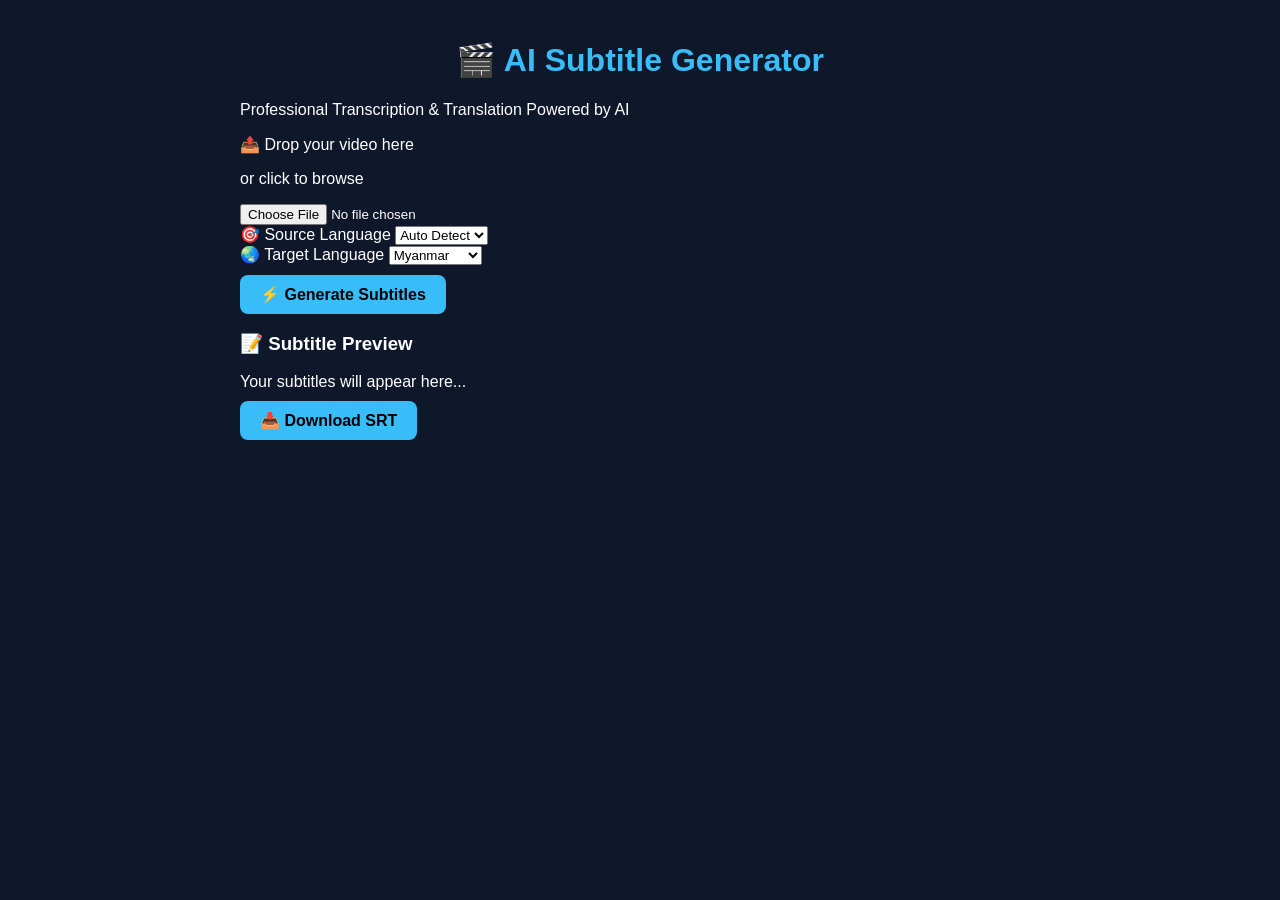
==== index.html @ 4b22ed96 "Update index.html" ====
<!DOCTYPE html>
<html lang="en">
<head>
    <meta charset="UTF-8">
    <meta name="viewport" content="width=device-width, initial-scale=1.0">
    <title>AI Subtitle Generator</title>
    <link rel="stylesheet" href="style.css">
</head>
<body>
    <div class="container">
        <header>
            <h1>🎬 AI Subtitle Generator</h1>
            <p>Professional Transcription & Translation Powered by AI</p>
        </header>
        
        <main>
            <div class="upload-section">
                <div class="drop-zone">
                    <p>📤 Drop your video here</p>
                    <p class="small">or click to browse</p>
                    <input type="file" accept="video/*" id="videoInput">
                </div>
                
                <div class="settings">
                    <div class="form-group">
                        <label>🎯 Source Language</label>
                        <select id="sourceLang">
                            <option value="auto">Auto Detect</option>
                            <option value="en">English</option>
                            <option value="my">Myanmar</option>
                            <option value="th">Thai</option>
                            <option value="vi">Vietnamese</option>
                            <option value="zh">Chinese</option>
                            <option value="ja">Japanese</option>
                            <option value="ko">Korean</option>
                        </select>
                    </div>
                    
                    <div class="form-group">
                        <label>🌏 Target Language</label>
                        <select id="targetLang">
                            <option value="my">Myanmar</option>
                            <option value="en">English</option>
                            <option value="th">Thai</option>
                            <option value="vi">Vietnamese</option>
                            <option value="zh">Chinese</option>
                            <option value="ja">Japanese</option>
                            <option value="ko">Korean</option>
                        </select>
                    </div>
                </div>
                
                <button id="generateBtn">⚡ Generate Subtitles</button>
            </div>
            
            <div class="output-section">
                <div class="preview">
                    <h3>📝 Subtitle Preview</h3>
                    <div id="subtitlePreview">Your subtitles will appear here...</div>
                </div>
                
                <div class="download">
                    <button id="downloadBtn">📥 Download SRT</button>
                </div>
            </div>
        </main>
    </div>
    
    <script src="script.js"></script>
</body>
</html>
---- style.css ----
body {
  margin: 0;
  font-family: Arial, sans-serif;
  background: #0f172a;
  color: white;
}

.container {
  max-width: 800px;
  margin: auto;
  padding: 20px;
}

h1 {
  text-align: center;
  color: #38bdf8;
}

textarea {
  width: 100%;
  height: 150px;
  padding: 10px;
  border-radius: 8px;
  border: none;
  outline: none;
  font-size: 16px;
}

button {
  margin-top: 10px;
  padding: 10px 20px;
  background: #38bdf8;
  border: none;
  border-radius: 8px;
  cursor: pointer;
  font-size: 16px;
  color: black;
  font-weight: bold;
}

button:hover {
  background: #0ea5e9;
}

.output {
  margin-top: 20px;
  background: #1e293b;
  padding: 15px;
  border-radius: 8px;
  white-space: pre-wrap;
}
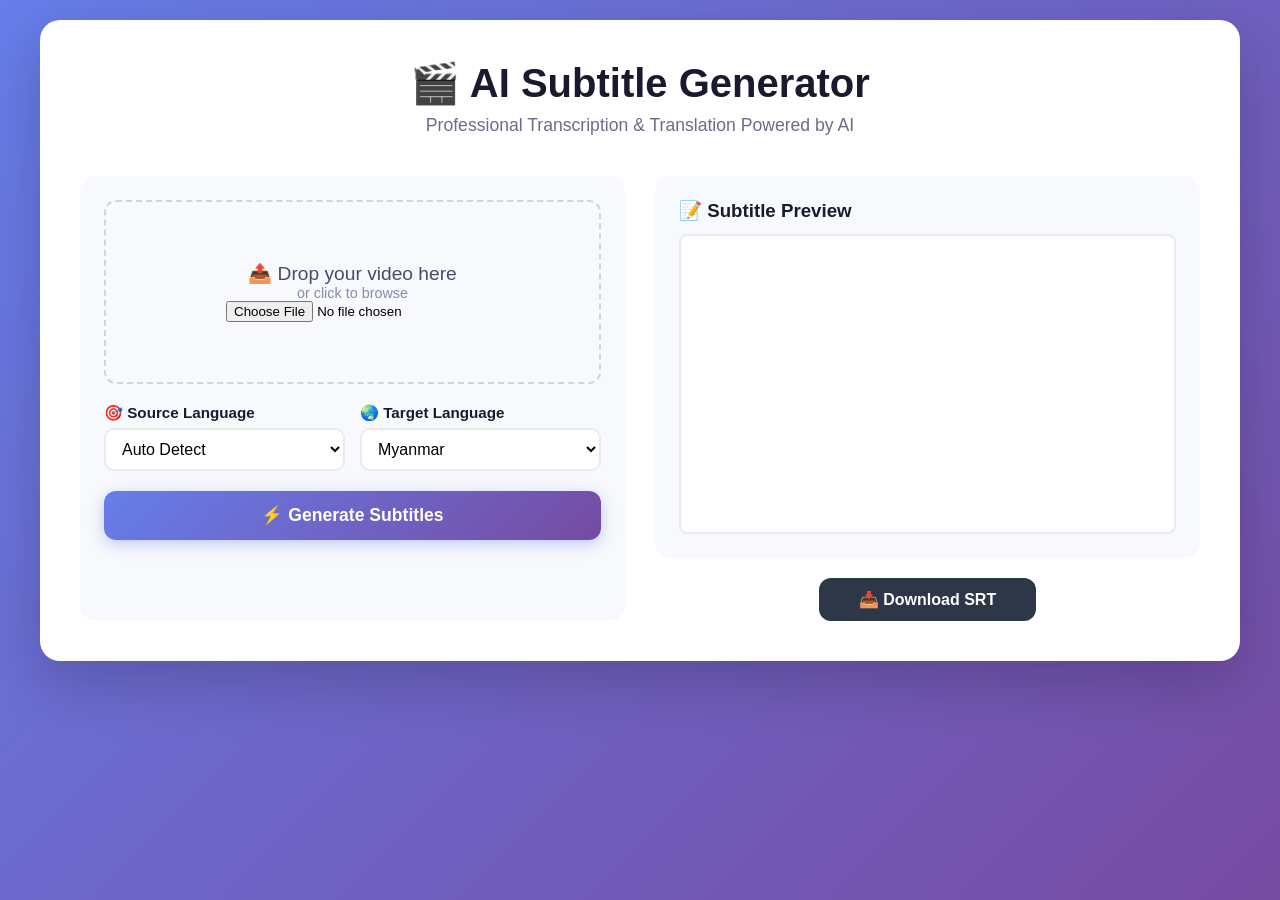
==== commit 50043243: "Update index.html" ====
--- a/index.html
+++ b/index.html
@@ -3,19 +3,19 @@
 <head>
     <meta charset="UTF-8">
     <meta name="viewport" content="width=device-width, initial-scale=1.0">
-    <title>AI Subtitle Generator</title>
+    <title>🎬 AI Subtitle Generator</title>
     <link rel="stylesheet" href="style.css">
 </head>
 <body>
     <div class="container">
         <header>
-            <h1>🎬 AI Subtitle Generator</h1>
+            <h1>🎬 <span>AI Subtitle Generator</span></h1>
             <p>Professional Transcription & Translation Powered by AI</p>
         </header>
         
         <main>
             <div class="upload-section">
-                <div class="drop-zone">
+                <div class="drop-zone" id="dropZone">
                     <p>📤 Drop your video here</p>
                     <p class="small">or click to browse</p>
                     <input type="file" accept="video/*" id="videoInput">
@@ -25,27 +25,27 @@
                     <div class="form-group">
                         <label>🎯 Source Language</label>
                         <select id="sourceLang">
-                            <option value="auto">Auto Detect</option>
-                            <option value="en">English</option>
-                            <option value="my">Myanmar</option>
-                            <option value="th">Thai</option>
-                            <option value="vi">Vietnamese</option>
-                            <option value="zh">Chinese</option>
-                            <option value="ja">Japanese</option>
-                            <option value="ko">Korean</option>
+                            <option value="Auto Detect">Auto Detect</option>
+                            <option value="English">English</option>
+                            <option value="Myanmar">Myanmar</option>
+                            <option value="Thai">Thai</option>
+                            <option value="Vietnamese">Vietnamese</option>
+                            <option value="Chinese">Chinese</option>
+                            <option value="Japanese">Japanese</option>
+                            <option value="Korean">Korean</option>
                         </select>
                     </div>
                     
                     <div class="form-group">
                         <label>🌏 Target Language</label>
                         <select id="targetLang">
-                            <option value="my">Myanmar</option>
-                            <option value="en">English</option>
-                            <option value="th">Thai</option>
-                            <option value="vi">Vietnamese</option>
-                            <option value="zh">Chinese</option>
-                            <option value="ja">Japanese</option>
-                            <option value="ko">Korean</option>
+                            <option value="Myanmar">Myanmar</option>
+                            <option value="English">English</option>
+                            <option value="Thai">Thai</option>
+                            <option value="Vietnamese">Vietnamese</option>
+                            <option value="Chinese">Chinese</option>
+                            <option value="Japanese">Japanese</option>
+                            <option value="Korean">Korean</option>
                         </select>
                     </div>
                 </div>
@@ -56,7 +56,7 @@
             <div class="output-section">
                 <div class="preview">
                     <h3>📝 Subtitle Preview</h3>
-                    <div id="subtitlePreview">Your subtitles will appear here...</div>
+                    <div id="subtitlePreview"></div>
                 </div>
                 
                 <div class="download">
--- a/style.css
+++ b/style.css
@@ -1,51 +1,185 @@
+* {
+    margin: 0;
+    padding: 0;
+    box-sizing: border-box;
+}
+
 body {
-  margin: 0;
-  font-family: Arial, sans-serif;
-  background: #0f172a;
-  color: white;
+    font-family: -apple-system, BlinkMacSystemFont, 'Segoe UI', Roboto, Oxygen, Ubuntu, sans-serif;
+    background: linear-gradient(135deg, #667eea 0%, #764ba2 100%);
+    min-height: 100vh;
+    padding: 20px;
 }
 
 .container {
-  max-width: 800px;
-  margin: auto;
-  padding: 20px;
+    max-width: 1200px;
+    margin: 0 auto;
+    background: white;
+    border-radius: 20px;
+    box-shadow: 0 20px 60px rgba(0,0,0,0.2);
+    padding: 40px;
 }
 
-h1 {
-  text-align: center;
-  color: #38bdf8;
+header {
+    text-align: center;
+    margin-bottom: 40px;
 }
 
-textarea {
-  width: 100%;
-  height: 150px;
-  padding: 10px;
-  border-radius: 8px;
-  border: none;
-  outline: none;
-  font-size: 16px;
+header h1 {
+    font-size: 2.5rem;
+    color: #1a1a2e;
+    margin-bottom: 8px;
 }
 
-button {
-  margin-top: 10px;
-  padding: 10px 20px;
-  background: #38bdf8;
-  border: none;
-  border-radius: 8px;
-  cursor: pointer;
-  font-size: 16px;
-  color: black;
-  font-weight: bold;
+header p {
+    color: #6c6c8a;
+    font-size: 1.1rem;
 }
 
-button:hover {
-  background: #0ea5e9;
+main {
+    display: grid;
+    grid-template-columns: 1fr 1fr;
+    gap: 30px;
 }
 
-.output {
-  margin-top: 20px;
-  background: #1e293b;
-  padding: 15px;
-  border-radius: 8px;
-  white-space: pre-wrap;
+@media (max-width: 768px) {
+    main {
+        grid-template-columns: 1fr;
+    }
 }
+
+.upload-section {
+    background: #f8f9fc;
+    border-radius: 16px;
+    padding: 24px;
+}
+
+.drop-zone {
+    border: 2px dashed #d0d5dd;
+    border-radius: 12px;
+    padding: 60px 20px;
+    text-align: center;
+    cursor: pointer;
+    transition: all 0.3s ease;
+}
+
+.drop-zone:hover {
+    border-color: #667eea;
+    background: rgba(102, 126, 234, 0.05);
+}
+
+.drop-zone p {
+    font-size: 1.2rem;
+    color: #4a4a6a;
+}
+
+.drop-zone .small {
+    font-size: 0.9rem;
+    color: #8a8aaa;
+}
+
+.settings {
+    margin: 20px 0;
+    display: grid;
+    grid-template-columns: 1fr 1fr;
+    gap: 15px;
+}
+
+.form-group {
+    display: flex;
+    flex-direction: column;
+    gap: 6px;
+}
+
+.form-group label {
+    font-weight: 600;
+    color: #1a1a2e;
+    font-size: 0.95rem;
+}
+
+.form-group select {
+    padding: 10px 12px;
+    border: 2px solid #e8ecf1;
+    border-radius: 10px;
+    font-size: 1rem;
+    background: white;
+    transition: all 0.3s ease;
+}
+
+.form-group select:focus {
+    border-color: #667eea;
+    outline: none;
+    box-shadow: 0 0 0 3px rgba(102, 126, 234, 0.1);
+}
+
+#generateBtn {
+    width: 100%;
+    padding: 14px;
+    background: linear-gradient(135deg, #667eea 0%, #764ba2 100%);
+    color: white;
+    border: none;
+    border-radius: 12px;
+    font-size: 1.1rem;
+    font-weight: 600;
+    cursor: pointer;
+    transition: all 0.3s ease;
+    box-shadow: 0 4px 15px rgba(102, 126, 234, 0.4);
+}
+
+#generateBtn:hover {
+    transform: translateY(-2px);
+    box-shadow: 0 8px 25px rgba(102, 126, 234, 0.5);
+}
+
+.output-section {
+    display: flex;
+    flex-direction: column;
+    gap: 20px;
+}
+
+.preview {
+    background: #f8f9fc;
+    border-radius: 16px;
+    padding: 24px;
+    flex: 1;
+}
+
+.preview h3 {
+    color: #1a1a2e;
+    margin-bottom: 12px;
+}
+
+#subtitlePreview {
+    background: white;
+    border-radius: 8px;
+    padding: 16px;
+    min-height: 300px;
+    max-height: 400px;
+    overflow-y: auto;
+    font-family: 'Consolas', monospace;
+    font-size: 14px;
+    line-height: 1.6;
+    color: #2d3748;
+    border: 2px solid #e8ecf1;
+}
+
+.download {
+    text-align: center;
+}
+
+#downloadBtn {
+    padding: 12px 40px;
+    background: #2d3748;
+    color: white;
+    border: none;
+    border-radius: 12px;
+    font-size: 1rem;
+    font-weight: 600;
+    cursor: pointer;
+    transition: all 0.3s ease;
+}
+
+#downloadBtn:hover {
+    background: #1a202c;
+    transform: translateY(-2px);
+}
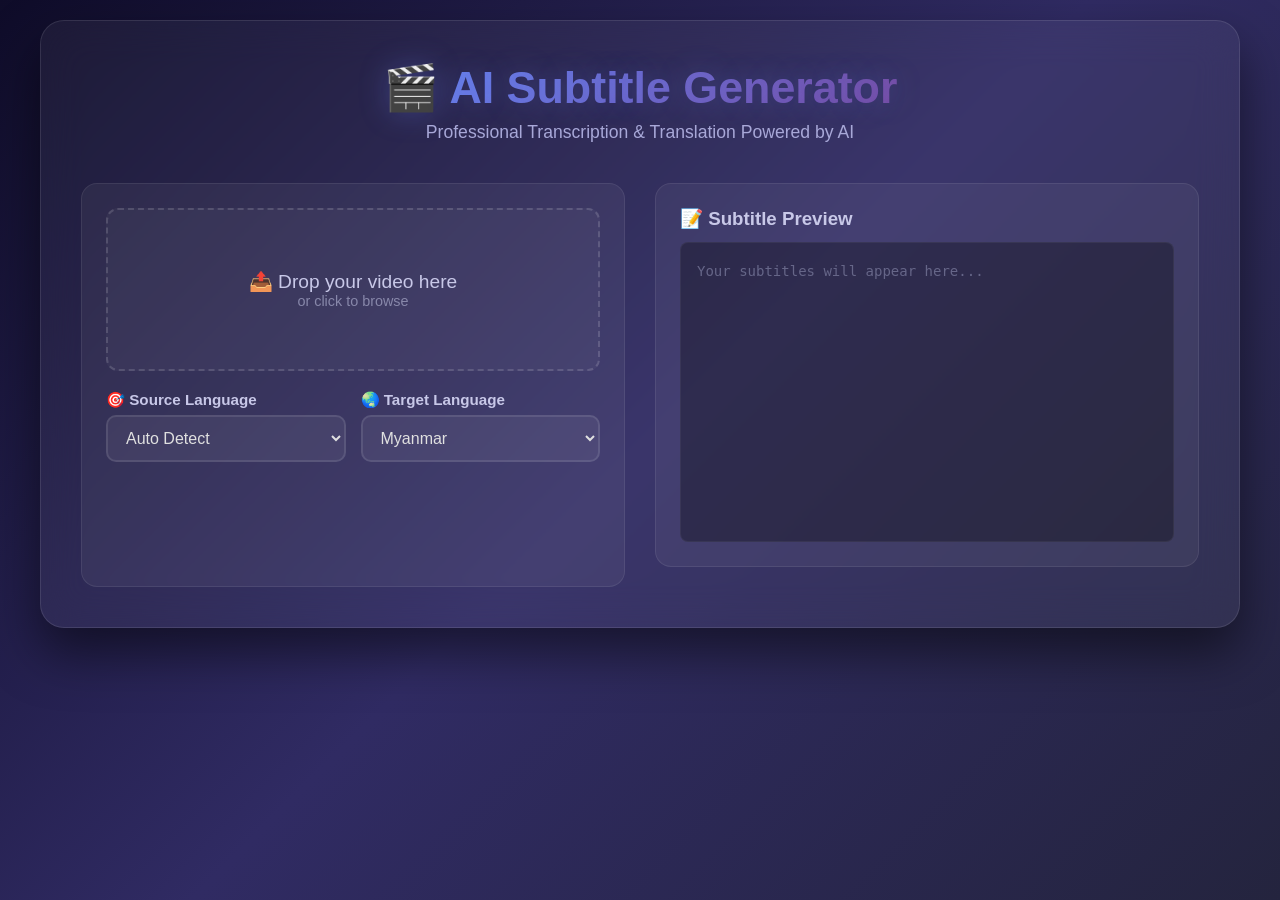
==== commit 98cd5dac: "Create index.html" ====
--- a/index.html
+++ b/index.html
@@ -25,27 +25,27 @@
                     <div class="form-group">
                         <label>🎯 Source Language</label>
                         <select id="sourceLang">
-                            <option value="Auto Detect">Auto Detect</option>
-                            <option value="English">English</option>
-                            <option value="Myanmar">Myanmar</option>
-                            <option value="Thai">Thai</option>
-                            <option value="Vietnamese">Vietnamese</option>
-                            <option value="Chinese">Chinese</option>
-                            <option value="Japanese">Japanese</option>
-                            <option value="Korean">Korean</option>
+                            <option value="auto">Auto Detect</option>
+                            <option value="english">English</option>
+                            <option value="myanmar">Myanmar</option>
+                            <option value="thai">Thai</option>
+                            <option value="vietnamese">Vietnamese</option>
+                            <option value="chinese">Chinese</option>
+                            <option value="japanese">Japanese</option>
+                            <option value="korean">Korean</option>
                         </select>
                     </div>
                     
                     <div class="form-group">
                         <label>🌏 Target Language</label>
                         <select id="targetLang">
-                            <option value="Myanmar">Myanmar</option>
-                            <option value="English">English</option>
-                            <option value="Thai">Thai</option>
-                            <option value="Vietnamese">Vietnamese</option>
-                            <option value="Chinese">Chinese</option>
-                            <option value="Japanese">Japanese</option>
-                            <option value="Korean">Korean</option>
+                            <option value="myanmar">Myanmar</option>
+                            <option value="english">English</option>
+                            <option value="thai">Thai</option>
+                            <option value="vietnamese">Vietnamese</option>
+                            <option value="chinese">Chinese</option>
+                            <option value="japanese">Japanese</option>
+                            <option value="korean">Korean</option>
                         </select>
                     </div>
                 </div>
--- a/style.css
+++ b/style.css
@@ -6,18 +6,21 @@
 
 body {
     font-family: -apple-system, BlinkMacSystemFont, 'Segoe UI', Roboto, Oxygen, Ubuntu, sans-serif;
-    background: linear-gradient(135deg, #667eea 0%, #764ba2 100%);
+    background: linear-gradient(135deg, #0f0c29 0%, #302b63 50%, #24243e 100%);
     min-height: 100vh;
     padding: 20px;
+    color: #e0e0e0;
 }
 
 .container {
     max-width: 1200px;
     margin: 0 auto;
-    background: white;
-    border-radius: 20px;
-    box-shadow: 0 20px 60px rgba(0,0,0,0.2);
+    background: rgba(255, 255, 255, 0.05);
+    backdrop-filter: blur(20px);
+    border-radius: 24px;
+    box-shadow: 0 25px 50px rgba(0,0,0,0.5);
     padding: 40px;
+    border: 1px solid rgba(255, 255, 255, 0.1);
 }
 
 header {
@@ -26,13 +29,20 @@
 }
 
 header h1 {
-    font-size: 2.5rem;
-    color: #1a1a2e;
+    font-size: 2.8rem;
+    color: #ffffff;
     margin-bottom: 8px;
+    text-shadow: 0 0 30px rgba(102, 126, 234, 0.3);
+}
+
+header h1 span {
+    background: linear-gradient(135deg, #667eea 0%, #764ba2 100%);
+    -webkit-background-clip: text;
+    -webkit-text-fill-color: transparent;
 }
 
 header p {
-    color: #6c6c8a;
+    color: #a8a8d8;
     font-size: 1.1rem;
 }
 
@@ -49,33 +59,40 @@
 }
 
 .upload-section {
-    background: #f8f9fc;
+    background: rgba(255, 255, 255, 0.05);
     border-radius: 16px;
     padding: 24px;
+    border: 1px solid rgba(255, 255, 255, 0.08);
 }
 
 .drop-zone {
-    border: 2px dashed #d0d5dd;
+    border: 2px dashed rgba(255, 255, 255, 0.15);
     border-radius: 12px;
     padding: 60px 20px;
     text-align: center;
     cursor: pointer;
     transition: all 0.3s ease;
+    background: rgba(255, 255, 255, 0.03);
 }
 
 .drop-zone:hover {
     border-color: #667eea;
-    background: rgba(102, 126, 234, 0.05);
+    background: rgba(102, 126, 234, 0.08);
+    transform: translateY(-2px);
 }
 
 .drop-zone p {
     font-size: 1.2rem;
-    color: #4a4a6a;
+    color: #c8c8e8;
 }
 
 .drop-zone .small {
     font-size: 0.9rem;
-    color: #8a8aaa;
+    color: #8888aa;
+}
+
+.drop-zone input[type="file"] {
+    display: none;
 }
 
 .settings {
@@ -93,28 +110,36 @@
 
 .form-group label {
     font-weight: 600;
-    color: #1a1a2e;
+    color: #c8c8e8;
     font-size: 0.95rem;
 }
 
 .form-group select {
-    padding: 10px 12px;
-    border: 2px solid #e8ecf1;
+    padding: 12px 14px;
+    border: 2px solid rgba(255, 255, 255, 0.1);
     border-radius: 10px;
     font-size: 1rem;
-    background: white;
-    transition: all 0.3s ease;
+    background: rgba(255, 255, 255, 0.06);
+    color: #e0e0e0;
+    transition: all 0.3s ease;
+    cursor: pointer;
 }
 
 .form-group select:focus {
     border-color: #667eea;
     outline: none;
-    box-shadow: 0 0 0 3px rgba(102, 126, 234, 0.1);
+    box-shadow: 0 0 0 3px rgba(102, 126, 234, 0.2);
+    background: rgba(255, 255, 255, 0.1);
+}
+
+.form-group select option {
+    background: #1a1a2e;
+    color: #e0e0e0;
 }
 
 #generateBtn {
     width: 100%;
-    padding: 14px;
+    padding: 16px;
     background: linear-gradient(135deg, #667eea 0%, #764ba2 100%);
     color: white;
     border: none;
@@ -123,12 +148,19 @@
     font-weight: 600;
     cursor: pointer;
     transition: all 0.3s ease;
-    box-shadow: 0 4px 15px rgba(102, 126, 234, 0.4);
-}
-
-#generateBtn:hover {
+    box-shadow: 0 4px 20px rgba(102, 126, 234, 0.3);
+    margin-top: 10px;
+    display: none;
+}
+
+#generateBtn:hover:not(:disabled) {
     transform: translateY(-2px);
-    box-shadow: 0 8px 25px rgba(102, 126, 234, 0.5);
+    box-shadow: 0 8px 30px rgba(102, 126, 234, 0.5);
+}
+
+#generateBtn:disabled {
+    opacity: 0.6;
+    cursor: not-allowed;
 }
 
 .output-section {
@@ -138,19 +170,20 @@
 }
 
 .preview {
-    background: #f8f9fc;
+    background: rgba(255, 255, 255, 0.05);
     border-radius: 16px;
     padding: 24px;
     flex: 1;
+    border: 1px solid rgba(255, 255, 255, 0.08);
 }
 
 .preview h3 {
-    color: #1a1a2e;
+    color: #c8c8e8;
     margin-bottom: 12px;
 }
 
 #subtitlePreview {
-    background: white;
+    background: rgba(0, 0, 0, 0.3);
     border-radius: 8px;
     padding: 16px;
     min-height: 300px;
@@ -158,9 +191,20 @@
     overflow-y: auto;
     font-family: 'Consolas', monospace;
     font-size: 14px;
-    line-height: 1.6;
-    color: #2d3748;
-    border: 2px solid #e8ecf1;
+    line-height: 1.8;
+    color: #d0d0e0;
+    border: 1px solid rgba(255, 255, 255, 0.05);
+    white-space: pre-wrap;
+}
+
+#subtitlePreview:empty::before {
+    content: "Your subtitles will appear here...";
+    color: #666688;
+}
+
+#subtitlePreview.error {
+    color: #ff6b6b;
+    border-color: rgba(255, 107, 107, 0.3);
 }
 
 .download {
@@ -168,8 +212,8 @@
 }
 
 #downloadBtn {
-    padding: 12px 40px;
-    background: #2d3748;
+    padding: 14px 50px;
+    background: linear-gradient(135deg, #00b894 0%, #00cec9 100%);
     color: white;
     border: none;
     border-radius: 12px;
@@ -177,9 +221,30 @@
     font-weight: 600;
     cursor: pointer;
     transition: all 0.3s ease;
+    box-shadow: 0 4px 20px rgba(0, 206, 201, 0.3);
+    display: none;
 }
 
 #downloadBtn:hover {
-    background: #1a202c;
     transform: translateY(-2px);
-}
+    box-shadow: 0 8px 30px rgba(0, 206, 201, 0.5);
+}
+
+/* Scrollbar styling */
+#subtitlePreview::-webkit-scrollbar {
+    width: 8px;
+}
+
+#subtitlePreview::-webkit-scrollbar-track {
+    background: rgba(255, 255, 255, 0.05);
+    border-radius: 4px;
+}
+
+#subtitlePreview::-webkit-scrollbar-thumb {
+    background: rgba(102, 126, 234, 0.5);
+    border-radius: 4px;
+}
+
+#subtitlePreview::-webkit-scrollbar-thumb:hover {
+    background: rgba(102, 126, 234, 0.8);
+    }
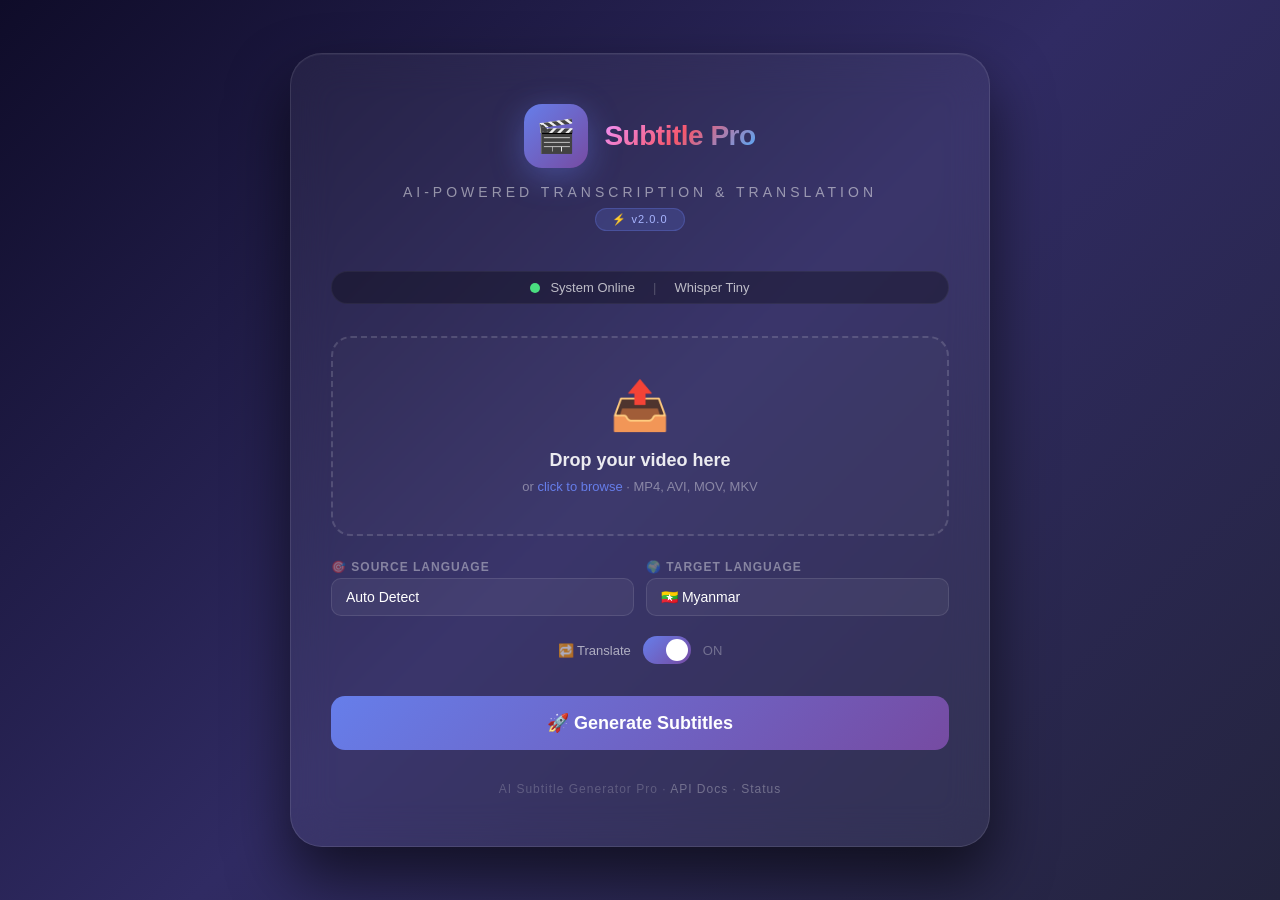
==== commit 4898d061: "Rename index.htm to index.html" ====
--- a/index.html
+++ b/index.html
@@ -1,71 +1,656 @@
 <!DOCTYPE html>
-<html lang="en">
+<html lang="my">
 <head>
     <meta charset="UTF-8">
     <meta name="viewport" content="width=device-width, initial-scale=1.0">
-    <title>🎬 AI Subtitle Generator</title>
-    <link rel="stylesheet" href="style.css">
+    <title>AI Subtitle Generator Pro</title>
+    <link rel="icon" type="image/png" href="[data-uri]">
+    <style>
+        /* ===== RESET ===== */
+        * {
+            margin: 0;
+            padding: 0;
+            box-sizing: border-box;
+        }
+
+        body {
+            font-family: 'Segoe UI', Tahoma, Geneva, Verdana, sans-serif;
+            background: linear-gradient(135deg, #0f0c29, #302b63, #24243e);
+            min-height: 100vh;
+            display: flex;
+            justify-content: center;
+            align-items: center;
+            padding: 20px;
+            color: #fff;
+        }
+
+        /* ===== GLASS CARD ===== */
+        .container {
+            background: rgba(255, 255, 255, 0.05);
+            backdrop-filter: blur(20px);
+            -webkit-backdrop-filter: blur(20px);
+            border: 1px solid rgba(255, 255, 255, 0.1);
+            border-radius: 32px;
+            padding: 50px 40px;
+            max-width: 700px;
+            width: 100%;
+            box-shadow: 0 30px 60px rgba(0, 0, 0, 0.6), inset 0 1px 0 rgba(255, 255, 255, 0.05);
+            transition: all 0.3s ease;
+        }
+
+        .container:hover {
+            box-shadow: 0 40px 80px rgba(0, 0, 0, 0.8), inset 0 1px 0 rgba(255, 255, 255, 0.1);
+            transform: translateY(-2px);
+        }
+
+        /* ===== LOGO & HEADER ===== */
+        .header {
+            text-align: center;
+            margin-bottom: 40px;
+        }
+
+        .logo-wrapper {
+            display: flex;
+            align-items: center;
+            justify-content: center;
+            gap: 16px;
+            margin-bottom: 16px;
+        }
+
+        .logo-icon {
+            width: 64px;
+            height: 64px;
+            background: linear-gradient(135deg, #667eea, #764ba2);
+            border-radius: 18px;
+            display: flex;
+            align-items: center;
+            justify-content: center;
+            font-size: 32px;
+            box-shadow: 0 8px 32px rgba(102, 126, 234, 0.4);
+            flex-shrink: 0;
+        }
+
+        .logo-text {
+            font-size: 28px;
+            font-weight: 800;
+            background: linear-gradient(135deg, #f093fb, #f5576c, #4facfe);
+            -webkit-background-clip: text;
+            -webkit-text-fill-color: transparent;
+            background-clip: text;
+            letter-spacing: -0.5px;
+        }
+
+        .subtitle {
+            font-size: 14px;
+            color: rgba(255, 255, 255, 0.5);
+            letter-spacing: 4px;
+            text-transform: uppercase;
+            margin-top: 4px;
+        }
+
+        .badge {
+            display: inline-block;
+            background: rgba(102, 126, 234, 0.2);
+            border: 1px solid rgba(102, 126, 234, 0.3);
+            padding: 4px 16px;
+            border-radius: 20px;
+            font-size: 11px;
+            color: #a8b5ff;
+            margin-top: 8px;
+            letter-spacing: 1px;
+        }
+
+        /* ===== STATUS BAR ===== */
+        .status-bar {
+            display: flex;
+            align-items: center;
+            justify-content: center;
+            gap: 10px;
+            background: rgba(0, 0, 0, 0.3);
+            border-radius: 100px;
+            padding: 8px 20px;
+            margin-bottom: 32px;
+            font-size: 13px;
+            color: rgba(255, 255, 255, 0.7);
+            border: 1px solid rgba(255, 255, 255, 0.05);
+        }
+
+        .status-dot {
+            width: 10px;
+            height: 10px;
+            border-radius: 50%;
+            background: #4ade80;
+            animation: pulse 2s infinite;
+        }
+
+        @keyframes pulse {
+            0%, 100% { opacity: 1; transform: scale(1); }
+            50% { opacity: 0.5; transform: scale(0.8); }
+        }
+
+        /* ===== UPLOAD AREA ===== */
+        .upload-area {
+            border: 2px dashed rgba(255, 255, 255, 0.15);
+            border-radius: 20px;
+            padding: 40px 20px;
+            text-align: center;
+            cursor: pointer;
+            transition: all 0.3s ease;
+            background: rgba(255, 255, 255, 0.02);
+            position: relative;
+            margin-bottom: 24px;
+        }
+
+        .upload-area:hover {
+            border-color: rgba(102, 126, 234, 0.5);
+            background: rgba(102, 126, 234, 0.05);
+        }
+
+        .upload-area.dragover {
+            border-color: #667eea;
+            background: rgba(102, 126, 234, 0.1);
+            transform: scale(1.02);
+        }
+
+        .upload-icon {
+            font-size: 48px;
+            margin-bottom: 16px;
+            display: block;
+        }
+
+        .upload-text {
+            font-size: 18px;
+            font-weight: 600;
+            color: rgba(255, 255, 255, 0.9);
+        }
+
+        .upload-hint {
+            font-size: 13px;
+            color: rgba(255, 255, 255, 0.4);
+            margin-top: 8px;
+        }
+
+        .upload-hint span {
+            color: #667eea;
+        }
+
+        #fileInput {
+            display: none;
+        }
+
+        /* ===== FILE INFO ===== */
+        .file-info {
+            display: none;
+            align-items: center;
+            gap: 12px;
+            background: rgba(102, 126, 234, 0.1);
+            border: 1px solid rgba(102, 126, 234, 0.2);
+            border-radius: 12px;
+            padding: 12px 16px;
+            margin-bottom: 24px;
+        }
+
+        .file-info.show {
+            display: flex;
+        }
+
+        .file-name {
+            flex: 1;
+            font-size: 14px;
+            color: rgba(255, 255, 255, 0.8);
+            white-space: nowrap;
+            overflow: hidden;
+            text-overflow: ellipsis;
+        }
+
+        .file-size {
+            font-size: 12px;
+            color: rgba(255, 255, 255, 0.4);
+            padding: 2px 12px;
+            background: rgba(0, 0, 0, 0.3);
+            border-radius: 100px;
+        }
+
+        .file-remove {
+            cursor: pointer;
+            font-size: 18px;
+            color: rgba(255, 255, 255, 0.3);
+            transition: color 0.3s;
+            background: none;
+            border: none;
+        }
+
+        .file-remove:hover {
+            color: #f87171;
+        }
+
+        /* ===== OPTIONS ===== */
+        .options {
+            display: grid;
+            grid-template-columns: 1fr 1fr;
+            gap: 12px;
+            margin-bottom: 24px;
+        }
+
+        .option-group {
+            display: flex;
+            flex-direction: column;
+            gap: 4px;
+        }
+
+        .option-group label {
+            font-size: 12px;
+            color: rgba(255, 255, 255, 0.4);
+            text-transform: uppercase;
+            letter-spacing: 1px;
+            font-weight: 600;
+        }
+
+        .option-group select {
+            background: rgba(255, 255, 255, 0.05);
+            border: 1px solid rgba(255, 255, 255, 0.1);
+            border-radius: 10px;
+            padding: 10px 14px;
+            color: #fff;
+            font-size: 14px;
+            appearance: none;
+            cursor: pointer;
+            transition: all 0.3s;
+        }
+
+        .option-group select:hover {
+            border-color: rgba(102, 126, 234, 0.4);
+        }
+
+        .option-group select:focus {
+            outline: none;
+            border-color: #667eea;
+            box-shadow: 0 0 0 3px rgba(102, 126, 234, 0.2);
+        }
+
+        .option-group select option {
+            background: #1a1a2e;
+        }
+
+        /* Toggle Switch */
+        .toggle-group {
+            display: flex;
+            align-items: center;
+            gap: 12px;
+            grid-column: span 2;
+            justify-content: center;
+            padding: 8px 0;
+        }
+
+        .toggle-group label {
+            font-size: 13px;
+            color: rgba(255, 255, 255, 0.6);
+            cursor: pointer;
+        }
+
+        .toggle {
+            position: relative;
+            width: 48px;
+            height: 28px;
+            background: rgba(255, 255, 255, 0.1);
+            border-radius: 100px;
+            cursor: pointer;
+            transition: all 0.3s;
+            flex-shrink: 0;
+        }
+
+        .toggle.active {
+            background: linear-gradient(135deg, #667eea, #764ba2);
+        }
+
+        .toggle::after {
+            content: '';
+            position: absolute;
+            top: 3px;
+            left: 3px;
+            width: 22px;
+            height: 22px;
+            background: #fff;
+            border-radius: 50%;
+            transition: all 0.3s;
+        }
+
+        .toggle.active::after {
+            left: 23px;
+        }
+
+        /* ===== SUBMIT BUTTON ===== */
+        .btn-submit {
+            width: 100%;
+            padding: 16px;
+            background: linear-gradient(135deg, #667eea, #764ba2);
+            border: none;
+            border-radius: 14px;
+            color: #fff;
+            font-size: 18px;
+            font-weight: 700;
+            cursor: pointer;
+            transition: all 0.3s ease;
+            position: relative;
+            overflow: hidden;
+        }
+
+        .btn-submit:hover:not(:disabled) {
+            transform: translateY(-2px);
+            box-shadow: 0 12px 40px rgba(102, 126, 234, 0.4);
+        }
+
+        .btn-submit:active:not(:disabled) {
+            transform: translateY(0);
+        }
+
+        .btn-submit:disabled {
+            opacity: 0.5;
+            cursor: not-allowed;
+            transform: none;
+        }
+
+        .btn-submit .loader {
+            display: none;
+        }
+
+        .btn-submit.loading .btn-text {
+            display: none;
+        }
+
+        .btn-submit.loading .loader {
+            display: inline-block;
+            animation: spin 1s linear infinite;
+        }
+
+        @keyframes spin {
+            100% { transform: rotate(360deg); }
+        }
+
+        /* ===== RESPONSE ===== */
+        .response {
+            display: none;
+            margin-top: 24px;
+            padding: 20px;
+            border-radius: 16px;
+            background: rgba(0, 0, 0, 0.3);
+            border: 1px solid rgba(255, 255, 255, 0.05);
+        }
+
+        .response.show {
+            display: block;
+            animation: fadeIn 0.5s ease;
+        }
+
+        @keyframes fadeIn {
+            from { opacity: 0; transform: translateY(10px); }
+            to { opacity: 1; transform: translateY(0); }
+        }
+
+        .response.success {
+            border-color: rgba(74, 222, 128, 0.3);
+        }
+
+        .response.error {
+            border-color: rgba(248, 113, 113, 0.3);
+        }
+
+        .response-title {
+            font-size: 14px;
+            font-weight: 600;
+            margin-bottom: 8px;
+        }
+
+        .response-title .icon {
+            margin-right: 8px;
+        }
+
+        .response-text {
+            font-size: 14px;
+            color: rgba(255, 255, 255, 0.7);
+            word-break: break-all;
+        }
+
+        .response-download {
+            display: inline-block;
+            margin-top: 12px;
+            padding: 10px 24px;
+            background: linear-gradient(135deg, #4ade80, #22d3ee);
+            border: none;
+            border-radius: 10px;
+            color: #0f0c29;
+            font-weight: 700;
+            font-size: 14px;
+            cursor: pointer;
+            text-decoration: none;
+            transition: all 0.3s;
+        }
+
+        .response-download:hover {
+            transform: translateY(-2px);
+            box-shadow: 0 8px 30px rgba(74, 222, 128, 0.4);
+        }
+
+        /* ===== FOOTER ===== */
+        .footer {
+            text-align: center;
+            margin-top: 32px;
+            font-size: 12px;
+            color: rgba(255, 255, 255, 0.2);
+            letter-spacing: 1px;
+        }
+
+        .footer a {
+            color: rgba(255, 255, 255, 0.3);
+            text-decoration: none;
+            transition: color 0.3s;
+        }
+
+        .footer a:hover {
+            color: rgba(255, 255, 255, 0.6);
+        }
+
+        /* ===== RESPONSIVE ===== */
+        @media (max-width: 600px) {
+            .container {
+                padding: 30px 20px;
+            }
+
+            .logo-text {
+                font-size: 22px;
+            }
+
+            .options {
+                grid-template-columns: 1fr;
+            }
+
+            .toggle-group {
+                grid-column: span 1;
+            }
+
+            .upload-area {
+                padding: 30px 15px;
+            }
+
+            .logo-icon {
+                width: 48px;
+                height: 48px;
+                font-size: 24px;
+            }
+        }
+    </style>
 </head>
 <body>
-    <div class="container">
-        <header>
-            <h1>🎬 <span>AI Subtitle Generator</span></h1>
-            <p>Professional Transcription & Translation Powered by AI</p>
-        </header>
-        
-        <main>
-            <div class="upload-section">
-                <div class="drop-zone" id="dropZone">
-                    <p>📤 Drop your video here</p>
-                    <p class="small">or click to browse</p>
-                    <input type="file" accept="video/*" id="videoInput">
-                </div>
-                
-                <div class="settings">
-                    <div class="form-group">
-                        <label>🎯 Source Language</label>
-                        <select id="sourceLang">
-                            <option value="auto">Auto Detect</option>
-                            <option value="english">English</option>
-                            <option value="myanmar">Myanmar</option>
-                            <option value="thai">Thai</option>
-                            <option value="vietnamese">Vietnamese</option>
-                            <option value="chinese">Chinese</option>
-                            <option value="japanese">Japanese</option>
-                            <option value="korean">Korean</option>
-                        </select>
-                    </div>
-                    
-                    <div class="form-group">
-                        <label>🌏 Target Language</label>
-                        <select id="targetLang">
-                            <option value="myanmar">Myanmar</option>
-                            <option value="english">English</option>
-                            <option value="thai">Thai</option>
-                            <option value="vietnamese">Vietnamese</option>
-                            <option value="chinese">Chinese</option>
-                            <option value="japanese">Japanese</option>
-                            <option value="korean">Korean</option>
-                        </select>
-                    </div>
-                </div>
-                
-                <button id="generateBtn">⚡ Generate Subtitles</button>
-            </div>
-            
-            <div class="output-section">
-                <div class="preview">
-                    <h3>📝 Subtitle Preview</h3>
-                    <div id="subtitlePreview"></div>
-                </div>
-                
-                <div class="download">
-                    <button id="downloadBtn">📥 Download SRT</button>
-                </div>
-            </div>
-        </main>
+
+<div class="container">
+
+    <!-- ===== HEADER ===== -->
+    <div class="header">
+        <div class="logo-wrapper">
+            <div class="logo-icon">🎬</div>
+            <span class="logo-text">Subtitle Pro</span>
+        </div>
+        <div class="subtitle">AI-Powered Transcription & Translation</div>
+        <div class="badge">⚡ v2.0.0</div>
     </div>
-    
-    <script src="script.js"></script>
-</body>
-</html>
+
+    <!-- ===== STATUS ===== -->
+    <div class="status-bar">
+        <span class="status-dot"></span>
+        <span id="statusText">System Online</span>
+        <span style="opacity:0.3; margin: 0 8px;">|</span>
+        <span id="modelStatus">Whisper Tiny</span>
+    </div>
+
+    <!-- ===== UPLOAD ===== -->
+    <div class="upload-area" id="dropArea">
+        <span class="upload-icon">📤</span>
+        <div class="upload-text">Drop your video here</div>
+        <div class="upload-hint">or <span>click to browse</span> · MP4, AVI, MOV, MKV</div>
+        <input type="file" id="fileInput" accept="video/*">
+    </div>
+
+    <!-- ===== FILE INFO ===== -->
+    <div class="file-info" id="fileInfo">
+        <span style="font-size:20px;">📹</span>
+        <span class="file-name" id="fileName">video.mp4</span>
+        <span class="file-size" id="fileSize">0 MB</span>
+        <button class="file-remove" id="fileRemove">✕</button>
+    </div>
+
+    <!-- ===== OPTIONS ===== -->
+    <div class="options">
+        <div class="option-group">
+            <label>🎯 Source Language</label>
+            <select id="sourceLang">
+                <option value="auto">Auto Detect</option>
+                <option value="english">English</option>
+                <option value="chinese">Chinese</option>
+                <option value="japanese">Japanese</option>
+                <option value="korean">Korean</option>
+                <option value="thai">Thai</option>
+                <option value="vietnamese">Vietnamese</option>
+            </select>
+        </div>
+        <div class="option-group">
+            <label>🌍 Target Language</label>
+            <select id="targetLang">
+                <option value="myanmar">🇲🇲 Myanmar</option>
+                <option value="english">🇬🇧 English</option>
+                <option value="chinese">🇨🇳 Chinese</option>
+                <option value="japanese">🇯🇵 Japanese</option>
+                <option value="korean">🇰🇷 Korean</option>
+                <option value="thai">🇹🇭 Thai</option>
+            </select>
+        </div>
+        <div class="toggle-group">
+            <label>🔁 Translate</label>
+            <div class="toggle active" id="toggleTranslate"></div>
+            <label style="color:rgba(255,255,255,0.3);">ON</label>
+        </div>
+    </div>
+
+    <!-- ===== SUBMIT ===== -->
+    <button class="btn-submit" id="submitBtn">
+        <span class="btn-text">🚀 Generate Subtitles</span>
+        <span class="loader">⏳</span>
+    </button>
+
+    <!-- ===== RESPONSE ===== -->
+    <div class="response" id="response">
+        <div class="response-title"><span class="icon">✅</span> <span id="responseTitle">Success</span></div>
+        <div class="response-text" id="responseText">Your subtitles are ready!</div>
+        <a class="response-download" id="downloadLink" href="#" download>📥 Download SRT</a>
+    </div>
+
+    <!-- ===== FOOTER ===== -->
+    <div class="footer">
+        <span>AI Subtitle Generator Pro</span> · 
+        <a href="/docs" target="_blank">API Docs</a> · 
+        <a href="/api/status" target="_blank">Status</a>
+    </div>
+</div>
+
+<script>
+    // ===== DOM ELEMENTS =====
+    const dropArea = document.getElementById('dropArea');
+    const fileInput = document.getElementById('fileInput');
+    const fileInfo = document.getElementById('fileInfo');
+    const fileName = document.getElementById('fileName');
+    const fileSize = document.getElementById('fileSize');
+    const fileRemove = document.getElementById('fileRemove');
+    const submitBtn = document.getElementById('submitBtn');
+    const response = document.getElementById('response');
+    const responseTitle = document.getElementById('responseTitle');
+    const responseText = document.getElementById('responseText');
+    const downloadLink = document.getElementById('downloadLink');
+    const toggleTranslate = document.getElementById('toggleTranslate');
+    const sourceLang = document.getElementById('sourceLang');
+    const targetLang = document.getElementById('targetLang');
+    const statusText = document.getElementById('statusText');
+
+    let selectedFile = null;
+
+    // ===== STATUS =====
+    async function checkStatus() {
+        try {
+            const res = await fetch('/api/status');
+            const data = await res.json();
+            if (data.status === 'online') {
+                statusText.textContent = '🟢 System Online';
+            }
+        } catch (e) {
+            statusText.textContent = '🔴 Offline';
+        }
+    }
+    checkStatus();
+    setInterval(checkStatus, 30000);
+
+    // ===== TOGGLE =====
+    toggleTranslate.addEventListener('click', function() {
+        this.classList.toggle('active');
+        const label = this.parentElement.querySelector('label:last-child');
+        label.textContent = this.classList.contains('active') ? 'ON' : 'OFF';
+        label.style.color = this.classList.contains('active') ? 'rgba(255,255,255,0.3)' : 'rgba(255,255,255,0.6)';
+    });
+
+    // ===== UPLOAD =====
+    dropArea.addEventListener('click', () => fileInput.click());
+
+    dropArea.addEventListener('dragover', (e) => {
+        e.preventDefault();
+        dropArea.classList.add('dragover');
+    });
+
+    dropArea.addEventListener('dragleave', () => {
+        dropArea.classList.remove('dragover');
+    });
+
+    dropArea.addEventListener('drop', (e) => {
+        e.preventDefault();
+        dropArea.classList.remove('dragover');
+        if (e.dataTransfer.files.length) {
+            handleFile(e.dataTransfer.files[0]);
+        }
+    });
+
+    fileInput.addEventListener('change', (e) => {
+        if (e.target.files.length) {
+            handleFile(e.target.files[0]);
+        }
+    });
+
+    function handleFile(file) {
+        const validTypes = ['video/mp4', 'video/avi', 'video/quicktime', 'video/x-matroska', 'video/webm', 'video/x-flv'];
+        if (!validTypes.includes(file.type) && !file.name.match(/\.(mp4|avi|mov|mkv|webm|flv|wmv)$/i)) {
+            showResponse(false, 'Unsupported File', 'Please upload a valid video file (MP4, AVI, MOV, MKV, WEBM, FLV, WMV)');
+            return;
+        }
+        if (file.size > 500 * 1024 * 1024) {
+            showResponse(false, 'File Too Large', 'Maximum file size is 500MB');
+            return;
+        }
+        selectedFile = file;
+        fileName.textContent = file.name;
+        fileSize.textContent = (file.size / (1024 * 1024)).toFixed(2) + ' MB';
+        fileInfo.cl
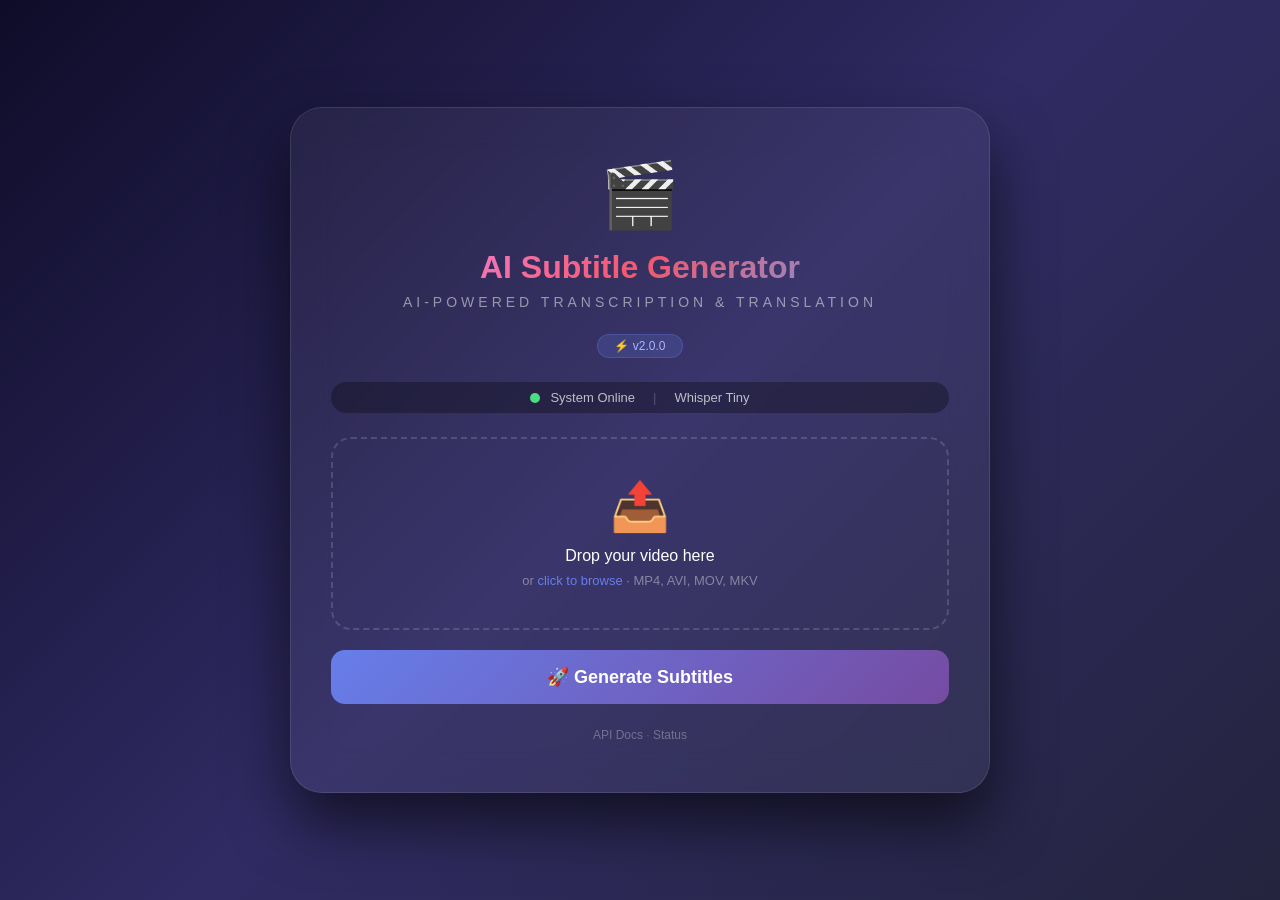
==== commit d2f05ca9: "Create index.html" ====
--- a/index.html
+++ b/index.html
@@ -4,15 +4,8 @@
     <meta charset="UTF-8">
     <meta name="viewport" content="width=device-width, initial-scale=1.0">
     <title>AI Subtitle Generator Pro</title>
-    <link rel="icon" type="image/png" href="[data-uri]">
     <style>
-        /* ===== RESET ===== */
-        * {
-            margin: 0;
-            padding: 0;
-            box-sizing: border-box;
-        }
-
+        * { margin: 0; padding: 0; box-sizing: border-box; }
         body {
             font-family: 'Segoe UI', Tahoma, Geneva, Verdana, sans-serif;
             background: linear-gradient(135deg, #0f0c29, #302b63, #24243e);
@@ -23,85 +16,46 @@
             padding: 20px;
             color: #fff;
         }
-
-        /* ===== GLASS CARD ===== */
         .container {
             background: rgba(255, 255, 255, 0.05);
             backdrop-filter: blur(20px);
-            -webkit-backdrop-filter: blur(20px);
             border: 1px solid rgba(255, 255, 255, 0.1);
             border-radius: 32px;
             padding: 50px 40px;
             max-width: 700px;
             width: 100%;
-            box-shadow: 0 30px 60px rgba(0, 0, 0, 0.6), inset 0 1px 0 rgba(255, 255, 255, 0.05);
-            transition: all 0.3s ease;
-        }
-
-        .container:hover {
-            box-shadow: 0 40px 80px rgba(0, 0, 0, 0.8), inset 0 1px 0 rgba(255, 255, 255, 0.1);
-            transform: translateY(-2px);
-        }
-
-        /* ===== LOGO & HEADER ===== */
-        .header {
+            box-shadow: 0 30px 60px rgba(0, 0, 0, 0.6);
             text-align: center;
-            margin-bottom: 40px;
-        }
-
-        .logo-wrapper {
-            display: flex;
-            align-items: center;
-            justify-content: center;
-            gap: 16px;
+        }
+        .logo {
+            font-size: 64px;
             margin-bottom: 16px;
         }
-
-        .logo-icon {
-            width: 64px;
-            height: 64px;
-            background: linear-gradient(135deg, #667eea, #764ba2);
-            border-radius: 18px;
-            display: flex;
-            align-items: center;
-            justify-content: center;
+        h1 {
             font-size: 32px;
-            box-shadow: 0 8px 32px rgba(102, 126, 234, 0.4);
-            flex-shrink: 0;
-        }
-
-        .logo-text {
-            font-size: 28px;
             font-weight: 800;
             background: linear-gradient(135deg, #f093fb, #f5576c, #4facfe);
             -webkit-background-clip: text;
             -webkit-text-fill-color: transparent;
             background-clip: text;
-            letter-spacing: -0.5px;
-        }
-
+        }
         .subtitle {
             font-size: 14px;
             color: rgba(255, 255, 255, 0.5);
             letter-spacing: 4px;
             text-transform: uppercase;
-            margin-top: 4px;
-        }
-
+            margin: 8px 0 24px;
+        }
         .badge {
             display: inline-block;
             background: rgba(102, 126, 234, 0.2);
             border: 1px solid rgba(102, 126, 234, 0.3);
             padding: 4px 16px;
             border-radius: 20px;
-            font-size: 11px;
+            font-size: 12px;
             color: #a8b5ff;
-            margin-top: 8px;
-            letter-spacing: 1px;
-        }
-
-        /* ===== STATUS BAR ===== */
-        .status-bar {
+        }
+        .status {
             display: flex;
             align-items: center;
             justify-content: center;
@@ -109,218 +63,35 @@
             background: rgba(0, 0, 0, 0.3);
             border-radius: 100px;
             padding: 8px 20px;
-            margin-bottom: 32px;
+            margin: 24px 0;
             font-size: 13px;
             color: rgba(255, 255, 255, 0.7);
-            border: 1px solid rgba(255, 255, 255, 0.05);
-        }
-
-        .status-dot {
+        }
+        .dot {
             width: 10px;
             height: 10px;
             border-radius: 50%;
             background: #4ade80;
             animation: pulse 2s infinite;
         }
-
         @keyframes pulse {
             0%, 100% { opacity: 1; transform: scale(1); }
             50% { opacity: 0.5; transform: scale(0.8); }
         }
-
-        /* ===== UPLOAD AREA ===== */
         .upload-area {
             border: 2px dashed rgba(255, 255, 255, 0.15);
             border-radius: 20px;
             padding: 40px 20px;
-            text-align: center;
             cursor: pointer;
-            transition: all 0.3s ease;
-            background: rgba(255, 255, 255, 0.02);
-            position: relative;
-            margin-bottom: 24px;
-        }
-
+            transition: all 0.3s;
+            margin-bottom: 20px;
+        }
         .upload-area:hover {
             border-color: rgba(102, 126, 234, 0.5);
             background: rgba(102, 126, 234, 0.05);
         }
-
-        .upload-area.dragover {
-            border-color: #667eea;
-            background: rgba(102, 126, 234, 0.1);
-            transform: scale(1.02);
-        }
-
-        .upload-icon {
-            font-size: 48px;
-            margin-bottom: 16px;
-            display: block;
-        }
-
-        .upload-text {
-            font-size: 18px;
-            font-weight: 600;
-            color: rgba(255, 255, 255, 0.9);
-        }
-
-        .upload-hint {
-            font-size: 13px;
-            color: rgba(255, 255, 255, 0.4);
-            margin-top: 8px;
-        }
-
-        .upload-hint span {
-            color: #667eea;
-        }
-
-        #fileInput {
-            display: none;
-        }
-
-        /* ===== FILE INFO ===== */
-        .file-info {
-            display: none;
-            align-items: center;
-            gap: 12px;
-            background: rgba(102, 126, 234, 0.1);
-            border: 1px solid rgba(102, 126, 234, 0.2);
-            border-radius: 12px;
-            padding: 12px 16px;
-            margin-bottom: 24px;
-        }
-
-        .file-info.show {
-            display: flex;
-        }
-
-        .file-name {
-            flex: 1;
-            font-size: 14px;
-            color: rgba(255, 255, 255, 0.8);
-            white-space: nowrap;
-            overflow: hidden;
-            text-overflow: ellipsis;
-        }
-
-        .file-size {
-            font-size: 12px;
-            color: rgba(255, 255, 255, 0.4);
-            padding: 2px 12px;
-            background: rgba(0, 0, 0, 0.3);
-            border-radius: 100px;
-        }
-
-        .file-remove {
-            cursor: pointer;
-            font-size: 18px;
-            color: rgba(255, 255, 255, 0.3);
-            transition: color 0.3s;
-            background: none;
-            border: none;
-        }
-
-        .file-remove:hover {
-            color: #f87171;
-        }
-
-        /* ===== OPTIONS ===== */
-        .options {
-            display: grid;
-            grid-template-columns: 1fr 1fr;
-            gap: 12px;
-            margin-bottom: 24px;
-        }
-
-        .option-group {
-            display: flex;
-            flex-direction: column;
-            gap: 4px;
-        }
-
-        .option-group label {
-            font-size: 12px;
-            color: rgba(255, 255, 255, 0.4);
-            text-transform: uppercase;
-            letter-spacing: 1px;
-            font-weight: 600;
-        }
-
-        .option-group select {
-            background: rgba(255, 255, 255, 0.05);
-            border: 1px solid rgba(255, 255, 255, 0.1);
-            border-radius: 10px;
-            padding: 10px 14px;
-            color: #fff;
-            font-size: 14px;
-            appearance: none;
-            cursor: pointer;
-            transition: all 0.3s;
-        }
-
-        .option-group select:hover {
-            border-color: rgba(102, 126, 234, 0.4);
-        }
-
-        .option-group select:focus {
-            outline: none;
-            border-color: #667eea;
-            box-shadow: 0 0 0 3px rgba(102, 126, 234, 0.2);
-        }
-
-        .option-group select option {
-            background: #1a1a2e;
-        }
-
-        /* Toggle Switch */
-        .toggle-group {
-            display: flex;
-            align-items: center;
-            gap: 12px;
-            grid-column: span 2;
-            justify-content: center;
-            padding: 8px 0;
-        }
-
-        .toggle-group label {
-            font-size: 13px;
-            color: rgba(255, 255, 255, 0.6);
-            cursor: pointer;
-        }
-
-        .toggle {
-            position: relative;
-            width: 48px;
-            height: 28px;
-            background: rgba(255, 255, 255, 0.1);
-            border-radius: 100px;
-            cursor: pointer;
-            transition: all 0.3s;
-            flex-shrink: 0;
-        }
-
-        .toggle.active {
-            background: linear-gradient(135deg, #667eea, #764ba2);
-        }
-
-        .toggle::after {
-            content: '';
-            position: absolute;
-            top: 3px;
-            left: 3px;
-            width: 22px;
-            height: 22px;
-            background: #fff;
-            border-radius: 50%;
-            transition: all 0.3s;
-        }
-
-        .toggle.active::after {
-            left: 23px;
-        }
-
-        /* ===== SUBMIT BUTTON ===== */
-        .btn-submit {
+        .upload-icon { font-size: 48px; display: block; margin-bottom: 12px; }
+        .btn {
             width: 100%;
             padding: 16px;
             background: linear-gradient(135deg, #667eea, #764ba2);
@@ -330,327 +101,143 @@
             font-size: 18px;
             font-weight: 700;
             cursor: pointer;
-            transition: all 0.3s ease;
-            position: relative;
-            overflow: hidden;
-        }
-
-        .btn-submit:hover:not(:disabled) {
+            transition: all 0.3s;
+        }
+        .btn:hover {
             transform: translateY(-2px);
             box-shadow: 0 12px 40px rgba(102, 126, 234, 0.4);
         }
-
-        .btn-submit:active:not(:disabled) {
-            transform: translateY(0);
-        }
-
-        .btn-submit:disabled {
-            opacity: 0.5;
-            cursor: not-allowed;
-            transform: none;
-        }
-
-        .btn-submit .loader {
-            display: none;
-        }
-
-        .btn-submit.loading .btn-text {
-            display: none;
-        }
-
-        .btn-submit.loading .loader {
-            display: inline-block;
-            animation: spin 1s linear infinite;
-        }
-
-        @keyframes spin {
-            100% { transform: rotate(360deg); }
-        }
-
-        /* ===== RESPONSE ===== */
-        .response {
-            display: none;
+        .footer {
             margin-top: 24px;
-            padding: 20px;
-            border-radius: 16px;
-            background: rgba(0, 0, 0, 0.3);
-            border: 1px solid rgba(255, 255, 255, 0.05);
-        }
-
-        .response.show {
-            display: block;
-            animation: fadeIn 0.5s ease;
-        }
-
-        @keyframes fadeIn {
-            from { opacity: 0; transform: translateY(10px); }
-            to { opacity: 1; transform: translateY(0); }
-        }
-
-        .response.success {
-            border-color: rgba(74, 222, 128, 0.3);
-        }
-
-        .response.error {
-            border-color: rgba(248, 113, 113, 0.3);
-        }
-
-        .response-title {
-            font-size: 14px;
-            font-weight: 600;
-            margin-bottom: 8px;
-        }
-
-        .response-title .icon {
-            margin-right: 8px;
-        }
-
-        .response-text {
-            font-size: 14px;
-            color: rgba(255, 255, 255, 0.7);
-            word-break: break-all;
-        }
-
-        .response-download {
-            display: inline-block;
-            margin-top: 12px;
-            padding: 10px 24px;
-            background: linear-gradient(135deg, #4ade80, #22d3ee);
-            border: none;
-            border-radius: 10px;
-            color: #0f0c29;
-            font-weight: 700;
-            font-size: 14px;
-            cursor: pointer;
-            text-decoration: none;
-            transition: all 0.3s;
-        }
-
-        .response-download:hover {
-            transform: translateY(-2px);
-            box-shadow: 0 8px 30px rgba(74, 222, 128, 0.4);
-        }
-
-        /* ===== FOOTER ===== */
-        .footer {
-            text-align: center;
-            margin-top: 32px;
             font-size: 12px;
             color: rgba(255, 255, 255, 0.2);
-            letter-spacing: 1px;
-        }
-
+        }
         .footer a {
             color: rgba(255, 255, 255, 0.3);
             text-decoration: none;
-            transition: color 0.3s;
-        }
-
-        .footer a:hover {
-            color: rgba(255, 255, 255, 0.6);
-        }
-
-        /* ===== RESPONSIVE ===== */
+        }
+        .footer a:hover { color: rgba(255, 255, 255, 0.6); }
+        #fileInput { display: none; }
+        .file-info {
+            display: none;
+            background: rgba(102, 126, 234, 0.1);
+            border: 1px solid rgba(102, 126, 234, 0.2);
+            border-radius: 12px;
+            padding: 12px 16px;
+            margin-bottom: 16px;
+            align-items: center;
+            gap: 12px;
+        }
+        .file-info.show { display: flex; }
+        .file-name { flex: 1; font-size: 14px; color: rgba(255,255,255,0.8); }
+        .file-remove { cursor: pointer; font-size: 18px; color: rgba(255,255,255,0.3); background: none; border: none; }
+        .file-remove:hover { color: #f87171; }
         @media (max-width: 600px) {
-            .container {
-                padding: 30px 20px;
-            }
-
-            .logo-text {
-                font-size: 22px;
-            }
-
-            .options {
-                grid-template-columns: 1fr;
-            }
-
-            .toggle-group {
-                grid-column: span 1;
-            }
-
-            .upload-area {
-                padding: 30px 15px;
-            }
-
-            .logo-icon {
-                width: 48px;
-                height: 48px;
-                font-size: 24px;
-            }
+            .container { padding: 30px 20px; }
+            h1 { font-size: 24px; }
         }
     </style>
 </head>
 <body>
-
 <div class="container">
-
-    <!-- ===== HEADER ===== -->
-    <div class="header">
-        <div class="logo-wrapper">
-            <div class="logo-icon">🎬</div>
-            <span class="logo-text">Subtitle Pro</span>
-        </div>
-        <div class="subtitle">AI-Powered Transcription & Translation</div>
-        <div class="badge">⚡ v2.0.0</div>
-    </div>
-
-    <!-- ===== STATUS ===== -->
-    <div class="status-bar">
-        <span class="status-dot"></span>
-        <span id="statusText">System Online</span>
-        <span style="opacity:0.3; margin: 0 8px;">|</span>
-        <span id="modelStatus">Whisper Tiny</span>
-    </div>
-
-    <!-- ===== UPLOAD ===== -->
+    <div class="logo">🎬</div>
+    <h1>AI Subtitle Generator</h1>
+    <div class="subtitle">AI-Powered Transcription & Translation</div>
+    <div class="badge">⚡ v2.0.0</div>
+
+    <div class="status">
+        <span class="dot"></span>
+        <span>System Online</span>
+        <span style="opacity:0.3; margin:0 8px;">|</span>
+        <span>Whisper Tiny</span>
+    </div>
+
     <div class="upload-area" id="dropArea">
         <span class="upload-icon">📤</span>
-        <div class="upload-text">Drop your video here</div>
-        <div class="upload-hint">or <span>click to browse</span> · MP4, AVI, MOV, MKV</div>
+        <div>Drop your video here</div>
+        <div style="font-size:13px; color:rgba(255,255,255,0.4); margin-top:8px;">
+            or <span style="color:#667eea;">click to browse</span> · MP4, AVI, MOV, MKV
+        </div>
         <input type="file" id="fileInput" accept="video/*">
     </div>
 
-    <!-- ===== FILE INFO ===== -->
     <div class="file-info" id="fileInfo">
         <span style="font-size:20px;">📹</span>
         <span class="file-name" id="fileName">video.mp4</span>
-        <span class="file-size" id="fileSize">0 MB</span>
         <button class="file-remove" id="fileRemove">✕</button>
     </div>
 
-    <!-- ===== OPTIONS ===== -->
-    <div class="options">
-        <div class="option-group">
-            <label>🎯 Source Language</label>
-            <select id="sourceLang">
-                <option value="auto">Auto Detect</option>
-                <option value="english">English</option>
-                <option value="chinese">Chinese</option>
-                <option value="japanese">Japanese</option>
-                <option value="korean">Korean</option>
-                <option value="thai">Thai</option>
-                <option value="vietnamese">Vietnamese</option>
-            </select>
-        </div>
-        <div class="option-group">
-            <label>🌍 Target Language</label>
-            <select id="targetLang">
-                <option value="myanmar">🇲🇲 Myanmar</option>
-                <option value="english">🇬🇧 English</option>
-                <option value="chinese">🇨🇳 Chinese</option>
-                <option value="japanese">🇯🇵 Japanese</option>
-                <option value="korean">🇰🇷 Korean</option>
-                <option value="thai">🇹🇭 Thai</option>
-            </select>
-        </div>
-        <div class="toggle-group">
-            <label>🔁 Translate</label>
-            <div class="toggle active" id="toggleTranslate"></div>
-            <label style="color:rgba(255,255,255,0.3);">ON</label>
-        </div>
-    </div>
-
-    <!-- ===== SUBMIT ===== -->
-    <button class="btn-submit" id="submitBtn">
-        <span class="btn-text">🚀 Generate Subtitles</span>
-        <span class="loader">⏳</span>
-    </button>
-
-    <!-- ===== RESPONSE ===== -->
-    <div class="response" id="response">
-        <div class="response-title"><span class="icon">✅</span> <span id="responseTitle">Success</span></div>
-        <div class="response-text" id="responseText">Your subtitles are ready!</div>
-        <a class="response-download" id="downloadLink" href="#" download>📥 Download SRT</a>
-    </div>
-
-    <!-- ===== FOOTER ===== -->
+    <button class="btn" id="submitBtn">🚀 Generate Subtitles</button>
+
     <div class="footer">
-        <span>AI Subtitle Generator Pro</span> · 
         <a href="/docs" target="_blank">API Docs</a> · 
         <a href="/api/status" target="_blank">Status</a>
     </div>
 </div>
 
 <script>
-    // ===== DOM ELEMENTS =====
-    const dropArea = document.getElementById('dropArea');
-    const fileInput = document.getElementById('fileInput');
-    const fileInfo = document.getElementById('fileInfo');
-    const fileName = document.getElementById('fileName');
-    const fileSize = document.getElementById('fileSize');
-    const fileRemove = document.getElementById('fileRemove');
-    const submitBtn = document.getElementById('submitBtn');
-    const response = document.getElementById('response');
-    const responseTitle = document.getElementById('responseTitle');
-    const responseText = document.getElementById('responseText');
-    const downloadLink = document.getElementById('downloadLink');
-    const toggleTranslate = document.getElementById('toggleTranslate');
-    const sourceLang = document.getElementById('sourceLang');
-    const targetLang = document.getElementById('targetLang');
-    const statusText = document.getElementById('statusText');
-
-    let selectedFile = null;
-
-    // ===== STATUS =====
-    async function checkStatus() {
-        try {
-            const res = await fetch('/api/status');
-            const data = await res.json();
-            if (data.status === 'online') {
-                statusText.textContent = '🟢 System Online';
-            }
-        } catch (e) {
-            statusText.textContent = '🔴 Offline';
-        }
+const dropArea = document.getElementById('dropArea');
+const fileInput = document.getElementById('fileInput');
+const fileInfo = document.getElementById('fileInfo');
+const fileName = document.getElementById('fileName');
+const fileRemove = document.getElementById('fileRemove');
+const submitBtn = document.getElementById('submitBtn');
+
+let selectedFile = null;
+
+dropArea.addEventListener('click', () => fileInput.click());
+dropArea.addEventListener('dragover', (e) => { e.preventDefault(); dropArea.style.borderColor = '#667eea'; });
+dropArea.addEventListener('dragleave', () => { dropArea.style.borderColor = 'rgba(255,255,255,0.15)'; });
+dropArea.addEventListener('drop', (e) => {
+    e.preventDefault();
+    dropArea.style.borderColor = 'rgba(255,255,255,0.15)';
+    if (e.dataTransfer.files.length) handleFile(e.dataTransfer.files[0]);
+});
+fileInput.addEventListener('change', (e) => { if (e.target.files.length) handleFile(e.target.files[0]); });
+
+function handleFile(file) {
+    selectedFile = file;
+    fileName.textContent = file.name;
+    fileInfo.classList.add('show');
+}
+
+fileRemove.addEventListener('click', () => {
+    selectedFile = null;
+    fileInfo.classList.remove('show');
+    fileInput.value = '';
+});
+
+submitBtn.addEventListener('click', async function() {
+    if (!selectedFile) { alert('Please select a video file first!'); return; }
+    const formData = new FormData();
+    formData.append('video', selectedFile);
+    formData.append('translate', 'true');
+    formData.append('target_language', 'myanmar');
+    formData.append('source_language', 'auto');
+
+    this.textContent = '⏳ Processing...';
+    this.disabled = true;
+
+    try {
+        const res = await fetch('/api/transcribe', { method: 'POST', body: formData });
+        if (res.ok) {
+            const blob = await res.blob();
+            const url = URL.createObjectURL(blob);
+            const a = document.createElement('a');
+            a.href = url;
+            a.download = 'subtitles.srt';
+            a.click();
+            alert('✅ Subtitles generated successfully!');
+        } else {
+            const error = await res.json();
+            alert('❌ Error: ' + (error.detail || 'Something went wrong'));
+        }
+    } catch (e) {
+        alert('❌ Error: ' + e.message);
     }
-    checkStatus();
-    setInterval(checkStatus, 30000);
-
-    // ===== TOGGLE =====
-    toggleTranslate.addEventListener('click', function() {
-        this.classList.toggle('active');
-        const label = this.parentElement.querySelector('label:last-child');
-        label.textContent = this.classList.contains('active') ? 'ON' : 'OFF';
-        label.style.color = this.classList.contains('active') ? 'rgba(255,255,255,0.3)' : 'rgba(255,255,255,0.6)';
-    });
-
-    // ===== UPLOAD =====
-    dropArea.addEventListener('click', () => fileInput.click());
-
-    dropArea.addEventListener('dragover', (e) => {
-        e.preventDefault();
-        dropArea.classList.add('dragover');
-    });
-
-    dropArea.addEventListener('dragleave', () => {
-        dropArea.classList.remove('dragover');
-    });
-
-    dropArea.addEventListener('drop', (e) => {
-        e.preventDefault();
-        dropArea.classList.remove('dragover');
-        if (e.dataTransfer.files.length) {
-            handleFile(e.dataTransfer.files[0]);
-        }
-    });
-
-    fileInput.addEventListener('change', (e) => {
-        if (e.target.files.length) {
-            handleFile(e.target.files[0]);
-        }
-    });
-
-    function handleFile(file) {
-        const validTypes = ['video/mp4', 'video/avi', 'video/quicktime', 'video/x-matroska', 'video/webm', 'video/x-flv'];
-        if (!validTypes.includes(file.type) && !file.name.match(/\.(mp4|avi|mov|mkv|webm|flv|wmv)$/i)) {
-            showResponse(false, 'Unsupported File', 'Please upload a valid video file (MP4, AVI, MOV, MKV, WEBM, FLV, WMV)');
-            return;
-        }
-        if (file.size > 500 * 1024 * 1024) {
-            showResponse(false, 'File Too Large', 'Maximum file size is 500MB');
-            return;
-        }
-        selectedFile = file;
-        fileName.textContent = file.name;
-        fileSize.textContent = (file.size / (1024 * 1024)).toFixed(2) + ' MB';
-        fileInfo.cl
+    this.textContent = '🚀 Generate Subtitles';
+    this.disabled = false;
+});
+</script>
+</body>
+</html>
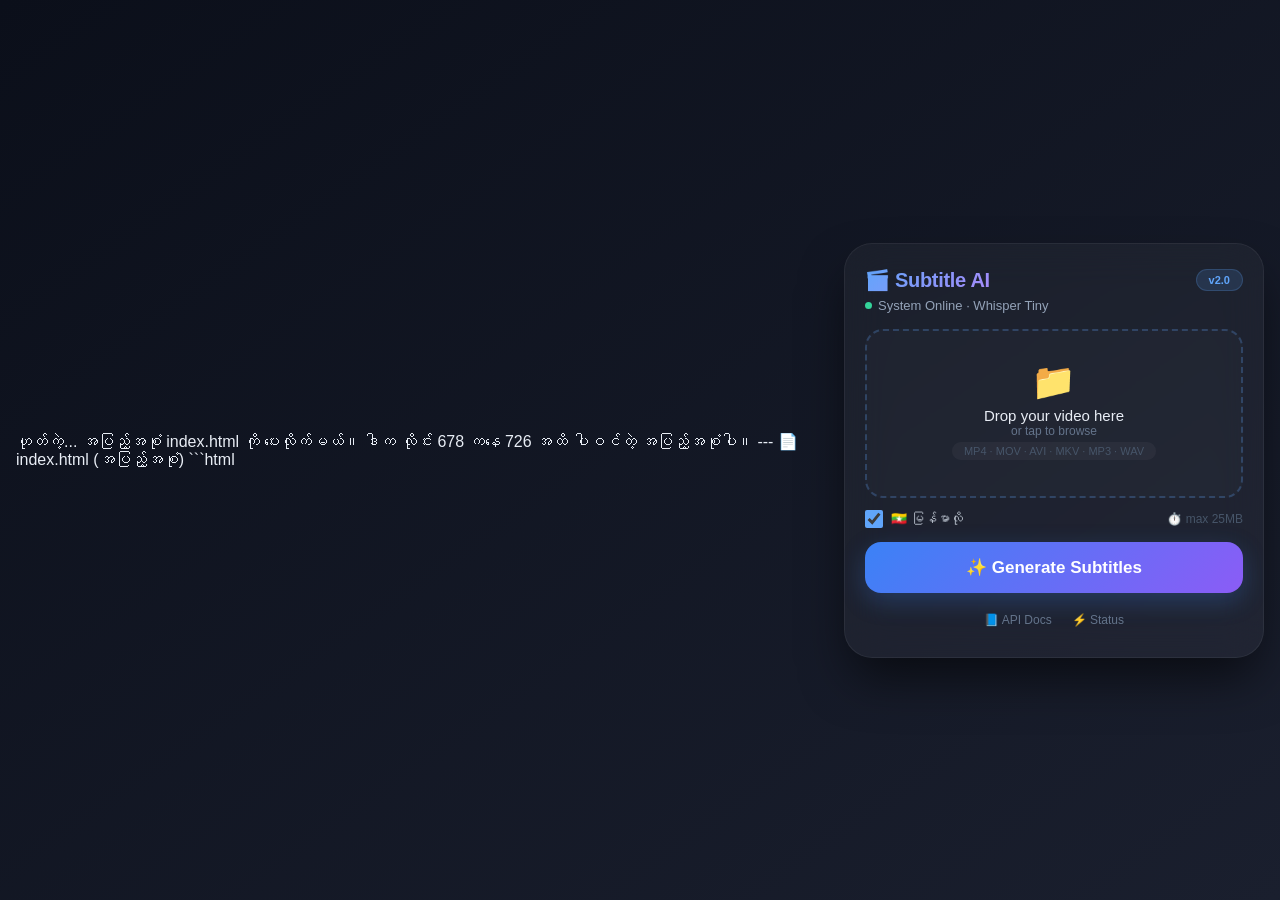
==== commit b76d4467: "Update index.html" ====
--- a/index.html
+++ b/index.html
@@ -1,243 +1,712 @@
+ဟုတ်ကဲ့... အပြည့်အစုံ index.html ကို ပေးလိုက်မယ်။ ဒါက လိုင်း 678 ကနေ 726 အထိ ပါဝင်တဲ့ အပြည့်အစုံပါ။
+
+---
+
+📄 index.html (အပြည့်အစုံ)
+
+```html
 <!DOCTYPE html>
 <html lang="my">
 <head>
     <meta charset="UTF-8">
-    <meta name="viewport" content="width=device-width, initial-scale=1.0">
-    <title>AI Subtitle Generator Pro</title>
+    <meta name="viewport" content="width=device-width, initial-scale=1.0, maximum-scale=1.0, user-scalable=no">
+    <title>AI Subtitle Generator</title>
     <style>
-        * { margin: 0; padding: 0; box-sizing: border-box; }
+        * {
+            margin: 0;
+            padding: 0;
+            box-sizing: border-box;
+        }
+
         body {
-            font-family: 'Segoe UI', Tahoma, Geneva, Verdana, sans-serif;
-            background: linear-gradient(135deg, #0f0c29, #302b63, #24243e);
+            font-family: -apple-system, BlinkMacSystemFont, 'Segoe UI', Roboto, sans-serif;
+            background: linear-gradient(145deg, #0b0f1a 0%, #1a1f2e 100%);
             min-height: 100vh;
             display: flex;
             justify-content: center;
             align-items: center;
-            padding: 20px;
-            color: #fff;
-        }
+            padding: 16px;
+            color: #e8edf5;
+        }
+
         .container {
-            background: rgba(255, 255, 255, 0.05);
+            max-width: 420px;
+            width: 100%;
+            background: rgba(255, 255, 255, 0.04);
             backdrop-filter: blur(20px);
-            border: 1px solid rgba(255, 255, 255, 0.1);
-            border-radius: 32px;
-            padding: 50px 40px;
-            max-width: 700px;
-            width: 100%;
-            box-shadow: 0 30px 60px rgba(0, 0, 0, 0.6);
-            text-align: center;
-        }
-        .logo {
-            font-size: 64px;
-            margin-bottom: 16px;
-        }
-        h1 {
-            font-size: 32px;
-            font-weight: 800;
-            background: linear-gradient(135deg, #f093fb, #f5576c, #4facfe);
+            -webkit-backdrop-filter: blur(20px);
+            border-radius: 28px;
+            padding: 24px 20px 30px;
+            border: 1px solid rgba(255, 255, 255, 0.06);
+            box-shadow: 0 25px 50px -8px rgba(0, 0, 0, 0.6);
+        }
+
+        .header {
+            display: flex;
+            justify-content: space-between;
+            align-items: center;
+            margin-bottom: 6px;
+        }
+
+        .header h1 {
+            font-size: 20px;
+            font-weight: 700;
+            background: linear-gradient(135deg, #60a5fa, #a78bfa);
             -webkit-background-clip: text;
             -webkit-text-fill-color: transparent;
             background-clip: text;
-        }
-        .subtitle {
-            font-size: 14px;
-            color: rgba(255, 255, 255, 0.5);
-            letter-spacing: 4px;
-            text-transform: uppercase;
-            margin: 8px 0 24px;
-        }
+            letter-spacing: -0.3px;
+        }
+
         .badge {
+            background: rgba(96, 165, 250, 0.15);
+            padding: 4px 12px;
+            border-radius: 30px;
+            font-size: 11px;
+            font-weight: 600;
+            color: #60a5fa;
+            border: 1px solid rgba(96, 165, 250, 0.2);
+        }
+
+        .status-bar {
+            font-size: 13px;
+            color: #94a3b8;
+            margin-bottom: 16px;
+            display: flex;
+            align-items: center;
+            gap: 6px;
+            flex-wrap: wrap;
+        }
+
+        .status-bar .dot {
             display: inline-block;
-            background: rgba(102, 126, 234, 0.2);
-            border: 1px solid rgba(102, 126, 234, 0.3);
-            padding: 4px 16px;
-            border-radius: 20px;
+            width: 7px;
+            height: 7px;
+            border-radius: 50%;
+            background: #34d399;
+            animation: pulse-dot 1.8s ease-in-out infinite;
+        }
+
+        @keyframes pulse-dot {
+            0%, 100% { opacity: 1; transform: scale(1); }
+            50% { opacity: 0.4; transform: scale(0.85); }
+        }
+
+        /* ===== UPLOAD AREA ===== */
+        .upload-area {
+            border: 2px dashed rgba(96, 165, 250, 0.25);
+            border-radius: 18px;
+            padding: 20px 16px;
+            text-align: center;
+            cursor: pointer;
+            transition: all 0.25s ease;
+            background: rgba(255, 255, 255, 0.02);
+            margin-bottom: 12px;
+            position: relative;
+            min-height: 160px;
+            display: flex;
+            flex-direction: column;
+            align-items: center;
+            justify-content: center;
+        }
+
+        .upload-area.dragover {
+            border-color: #60a5fa;
+            background: rgba(96, 165, 250, 0.06);
+        }
+
+        .upload-area.has-video {
+            border-color: rgba(96, 165, 250, 0.4);
+            padding: 0;
+            background: #000;
+            cursor: default;
+            min-height: 200px;
+        }
+
+        .upload-area .upload-placeholder {
+            display: flex;
+            flex-direction: column;
+            align-items: center;
+            padding: 10px 0;
+        }
+
+        .upload-area.has-video .upload-placeholder {
+            display: none;
+        }
+
+        .upload-icon {
+            font-size: 36px;
+            display: block;
+            margin-bottom: 4px;
+        }
+
+        .upload-area p {
+            font-size: 15px;
+            font-weight: 500;
+            color: #e8edf5;
+        }
+
+        .upload-area .hint {
             font-size: 12px;
-            color: #a8b5ff;
-        }
-        .status {
+            color: #64748b;
+        }
+
+        .upload-area .formats {
+            font-size: 11px;
+            color: #475569;
+            margin-top: 4px;
+            background: rgba(255, 255, 255, 0.04);
+            padding: 3px 12px;
+            border-radius: 30px;
+            display: inline-block;
+        }
+
+        #fileInput {
+            display: none;
+        }
+
+        .file-name {
+            font-size: 13px;
+            color: #60a5fa;
+            margin-top: 6px;
+            word-break: break-all;
+            font-weight: 500;
+        }
+
+        /* ===== VIDEO INSIDE UPLOAD AREA ===== */
+        .upload-area video {
+            width: 100%;
+            display: none;
+            border-radius: 18px 18px 0 0;
+            max-height: 220px;
+            background: #000;
+        }
+
+        .upload-area.has-video video {
+            display: block;
+        }
+
+        .video-controls {
+            display: none;
+            align-items: center;
+            gap: 8px;
+            padding: 6px 12px 10px;
+            background: rgba(0, 0, 0, 0.85);
+            backdrop-filter: blur(10px);
+            border-radius: 0 0 18px 18px;
+            width: 100%;
+            flex-wrap: wrap;
+        }
+
+        .upload-area.has-video .video-controls {
+            display: flex;
+        }
+
+        .video-controls button {
+            background: none;
+            border: none;
+            color: white;
+            font-size: 20px;
+            cursor: pointer;
+            padding: 0;
+            width: 32px;
+            height: 32px;
             display: flex;
             align-items: center;
             justify-content: center;
-            gap: 10px;
+            border-radius: 50%;
+            transition: background 0.2s;
+            flex-shrink: 0;
+        }
+
+        .video-controls button:active {
+            background: rgba(255, 255, 255, 0.1);
+        }
+
+        .video-controls .time-display {
+            font-size: 12px;
+            color: #c8d0dc;
+            font-variant-numeric: tabular-nums;
+            min-width: 100px;
+            text-align: center;
+            font-weight: 500;
+            flex-shrink: 0;
+        }
+
+        .video-controls .time-display .remaining {
+            color: #60a5fa;
+        }
+
+        .progress-bar-wrap {
+            flex: 1;
+            min-width: 60px;
+            height: 4px;
+            background: rgba(255, 255, 255, 0.15);
+            border-radius: 4px;
+            cursor: pointer;
+            position: relative;
+        }
+
+        .progress-bar-fill {
+            height: 100%;
+            background: linear-gradient(90deg, #3b82f6, #8b5cf6);
+            border-radius: 4px;
+            width: 0%;
+            transition: width 0.1s;
+        }
+
+        /* ===== OPTIONS ===== */
+        .options {
+            display: flex;
+            align-items: center;
+            gap: 12px;
+            margin-bottom: 14px;
+            flex-wrap: wrap;
+            justify-content: space-between;
+        }
+
+        .toggle-wrap {
+            display: flex;
+            align-items: center;
+            gap: 8px;
+            font-size: 13px;
+            color: #c8d0dc;
+        }
+
+        .toggle-wrap input[type="checkbox"] {
+            width: 18px;
+            height: 18px;
+            accent-color: #60a5fa;
+            cursor: pointer;
+        }
+
+        .size-badge {
+            font-size: 12px;
+            color: #475569;
+        }
+
+        /* ===== BUTTONS ===== */
+        .btn-generate {
+            width: 100%;
+            padding: 15px;
+            background: linear-gradient(135deg, #3b82f6, #8b5cf6);
+            border: none;
+            border-radius: 16px;
+            color: white;
+            font-size: 17px;
+            font-weight: 600;
+            cursor: pointer;
+            transition: all 0.2s ease;
+            box-shadow: 0 8px 24px rgba(59, 130, 246, 0.25);
+            display: flex;
+            align-items: center;
+            justify-content: center;
+            gap: 8px;
+        }
+
+        .btn-generate:active {
+            transform: scale(0.96);
+        }
+
+        .btn-generate:disabled {
+            opacity: 0.5;
+            transform: scale(1);
+            box-shadow: none;
+        }
+
+        .btn-generate .spinner {
+            display: none;
+            width: 20px;
+            height: 20px;
+            border: 2.5px solid rgba(255, 255, 255, 0.2);
+            border-top-color: white;
+            border-radius: 50%;
+            animation: spin 0.7s linear infinite;
+        }
+
+        @keyframes spin {
+            to { transform: rotate(360deg); }
+        }
+
+        .btn-generate.loading .spinner {
+            display: inline-block;
+        }
+        .btn-generate.loading .btn-text {
+            display: none;
+        }
+
+        .btn-download {
+            width: 100%;
+            padding: 14px;
+            background: linear-gradient(135deg, #059669, #10b981);
+            border: none;
+            border-radius: 16px;
+            color: white;
+            font-size: 16px;
+            font-weight: 600;
+            cursor: pointer;
+            transition: all 0.2s ease;
+            box-shadow: 0 8px 24px rgba(5, 150, 105, 0.25);
+            display: none;
+            align-items: center;
+            justify-content: center;
+            gap: 8px;
+            margin-top: 10px;
+        }
+
+        .btn-download.show {
+            display: flex;
+        }
+
+        .btn-download:active {
+            transform: scale(0.96);
+        }
+
+        /* ===== RESULT ===== */
+        .result-area {
+            margin-top: 16px;
             background: rgba(0, 0, 0, 0.3);
-            border-radius: 100px;
-            padding: 8px 20px;
-            margin: 24px 0;
+            border-radius: 14px;
+            padding: 14px;
+            max-height: 220px;
+            overflow-y: auto;
+            display: none;
+            border: 1px solid rgba(255, 255, 255, 0.04);
             font-size: 13px;
-            color: rgba(255, 255, 255, 0.7);
-        }
-        .dot {
-            width: 10px;
-            height: 10px;
-            border-radius: 50%;
-            background: #4ade80;
-            animation: pulse 2s infinite;
-        }
-        @keyframes pulse {
-            0%, 100% { opacity: 1; transform: scale(1); }
-            50% { opacity: 0.5; transform: scale(0.8); }
-        }
-        .upload-area {
-            border: 2px dashed rgba(255, 255, 255, 0.15);
-            border-radius: 20px;
-            padding: 40px 20px;
-            cursor: pointer;
-            transition: all 0.3s;
-            margin-bottom: 20px;
-        }
-        .upload-area:hover {
-            border-color: rgba(102, 126, 234, 0.5);
-            background: rgba(102, 126, 234, 0.05);
-        }
-        .upload-icon { font-size: 48px; display: block; margin-bottom: 12px; }
-        .btn {
-            width: 100%;
-            padding: 16px;
-            background: linear-gradient(135deg, #667eea, #764ba2);
-            border: none;
-            border-radius: 14px;
-            color: #fff;
-            font-size: 18px;
-            font-weight: 700;
-            cursor: pointer;
-            transition: all 0.3s;
-        }
-        .btn:hover {
-            transform: translateY(-2px);
-            box-shadow: 0 12px 40px rgba(102, 126, 234, 0.4);
-        }
+            line-height: 1.6;
+            color: #d1d9e6;
+        }
+
+        .result-area.show {
+            display: block;
+        }
+
+        .result-area .srt-line {
+            padding: 5px 0;
+            border-bottom: 1px solid rgba(255, 255, 255, 0.04);
+        }
+
+        .result-area .srt-line:last-child {
+            border-bottom: none;
+        }
+
+        .result-area .srt-time {
+            color: #60a5fa;
+            font-weight: 500;
+            font-size: 12px;
+        }
+
+        .result-area .srt-text {
+            color: #e8edf5;
+            margin-top: 2px;
+        }
+
+        .result-area::-webkit-scrollbar {
+            width: 4px;
+        }
+
+        .result-area::-webkit-scrollbar-track {
+            background: transparent;
+        }
+
+        .result-area::-webkit-scrollbar-thumb {
+            background: #3b82f6;
+            border-radius: 10px;
+        }
+
         .footer {
-            margin-top: 24px;
+            display: flex;
+            justify-content: center;
+            gap: 20px;
+            margin-top: 20px;
             font-size: 12px;
-            color: rgba(255, 255, 255, 0.2);
-        }
+            color: #475569;
+        }
+
         .footer a {
-            color: rgba(255, 255, 255, 0.3);
+            color: #64748b;
             text-decoration: none;
         }
-        .footer a:hover { color: rgba(255, 255, 255, 0.6); }
-        #fileInput { display: none; }
-        .file-info {
-            display: none;
-            background: rgba(102, 126, 234, 0.1);
-            border: 1px solid rgba(102, 126, 234, 0.2);
-            border-radius: 12px;
-            padding: 12px 16px;
-            margin-bottom: 16px;
-            align-items: center;
-            gap: 12px;
-        }
-        .file-info.show { display: flex; }
-        .file-name { flex: 1; font-size: 14px; color: rgba(255,255,255,0.8); }
-        .file-remove { cursor: pointer; font-size: 18px; color: rgba(255,255,255,0.3); background: none; border: none; }
-        .file-remove:hover { color: #f87171; }
-        @media (max-width: 600px) {
-            .container { padding: 30px 20px; }
-            h1 { font-size: 24px; }
+
+        .footer a:active {
+            color: #60a5fa;
         }
     </style>
 </head>
 <body>
+
 <div class="container">
-    <div class="logo">🎬</div>
-    <h1>AI Subtitle Generator</h1>
-    <div class="subtitle">AI-Powered Transcription & Translation</div>
-    <div class="badge">⚡ v2.0.0</div>
-
-    <div class="status">
-        <span class="dot"></span>
-        <span>System Online</span>
-        <span style="opacity:0.3; margin:0 8px;">|</span>
-        <span>Whisper Tiny</span>
+
+    <!-- HEADER -->
+    <div class="header">
+        <h1>🎬 Subtitle AI</h1>
+        <span class="badge">v2.0</span>
     </div>
-
+    <div class="status-bar">
+        <span class="dot"></span> System Online · Whisper Tiny
+    </div>
+
+    <!-- ===== UPLOAD AREA ===== -->
     <div class="upload-area" id="dropArea">
-        <span class="upload-icon">📤</span>
-        <div>Drop your video here</div>
-        <div style="font-size:13px; color:rgba(255,255,255,0.4); margin-top:8px;">
-            or <span style="color:#667eea;">click to browse</span> · MP4, AVI, MOV, MKV
+        <div class="upload-placeholder" id="placeholder">
+            <span class="upload-icon">📁</span>
+            <p>Drop your video here</p>
+            <div class="hint">or tap to browse</div>
+            <div class="formats">MP4 · MOV · AVI · MKV · MP3 · WAV</div>
+            <div class="file-name" id="fileName"></div>
         </div>
-        <input type="file" id="fileInput" accept="video/*">
+
+        <video id="videoPlayer" preload="metadata"></video>
+
+        <div class="video-controls" id="videoControls">
+            <button id="playBtn">▶️</button>
+            <div class="time-display">
+                <span id="currentTime">0:00</span>
+                <span style="color:#475569;"> / </span>
+                <span id="durationTime">0:00</span>
+                <span style="color:#475569;margin-left:6px;">·</span>
+                <span class="remaining" id="remainingTime">0:00</span>
+            </div>
+            <div class="progress-bar-wrap" id="progressWrap">
+                <div class="progress-bar-fill" id="progressFill"></div>
+            </div>
+        </div>
+
+        <input type="file" id="fileInput" accept="video/*,audio/*">
     </div>
 
-    <div class="file-info" id="fileInfo">
-        <span style="font-size:20px;">📹</span>
-        <span class="file-name" id="fileName">video.mp4</span>
-        <button class="file-remove" id="fileRemove">✕</button>
+    <!-- ===== OPTIONS ===== -->
+    <div class="options">
+        <label class="toggle-wrap">
+            <input type="checkbox" id="translateCheck" checked>
+            <span>🇲🇲 မြန်မာလို</span>
+        </label>
+        <span class="size-badge">⏱️ max 25MB</span>
     </div>
 
-    <button class="btn" id="submitBtn">🚀 Generate Subtitles</button>
-
+    <!-- ===== GENERATE ===== -->
+    <button class="btn-generate" id="genBtn">
+        <span class="spinner"></span>
+        <span class="btn-text">✨ Generate Subtitles</span>
+    </button>
+
+    <!-- ===== DOWNLOAD ===== -->
+    <button class="btn-download" id="downloadBtn">
+        ⬇️ Download Subtitle (.srt)
+    </button>
+
+    <!-- ===== RESULT ===== -->
+    <div class="result-area" id="resultArea"></div>
+
+    <!-- FOOTER -->
     <div class="footer">
-        <a href="/docs" target="_blank">API Docs</a> · 
-        <a href="/api/status" target="_blank">Status</a>
+        <a href="/docs">📘 API Docs</a>
+        <a href="/">⚡ Status</a>
     </div>
 </div>
 
 <script>
-const dropArea = document.getElementById('dropArea');
-const fileInput = document.getElementById('fileInput');
-const fileInfo = document.getElementById('fileInfo');
-const fileName = document.getElementById('fileName');
-const fileRemove = document.getElementById('fileRemove');
-const submitBtn = document.getElementById('submitBtn');
-
-let selectedFile = null;
-
-dropArea.addEventListener('click', () => fileInput.click());
-dropArea.addEventListener('dragover', (e) => { e.preventDefault(); dropArea.style.borderColor = '#667eea'; });
-dropArea.addEventListener('dragleave', () => { dropArea.style.borderColor = 'rgba(255,255,255,0.15)'; });
-dropArea.addEventListener('drop', (e) => {
-    e.preventDefault();
-    dropArea.style.borderColor = 'rgba(255,255,255,0.15)';
-    if (e.dataTransfer.files.length) handleFile(e.dataTransfer.files[0]);
-});
-fileInput.addEventListener('change', (e) => { if (e.target.files.length) handleFile(e.target.files[0]); });
-
-function handleFile(file) {
-    selectedFile = file;
-    fileName.textContent = file.name;
-    fileInfo.classList.add('show');
+    // ============================================================
+    // ELEMENTS
+    // ============================================================
+    const dropArea = document.getElementById('dropArea');
+    const fileInput = document.getElementById('fileInput');
+    const fileName = document.getElementById('fileName');
+    const genBtn = document.getElementById('genBtn');
+    const downloadBtn = document.getElementById('downloadBtn');
+    const resultArea = document.getElementById('resultArea');
+    const translateCheck = document.getElementById('translateCheck');
+
+    const video = document.getElementById('videoPlayer');
+    const playBtn = document.getElementById('playBtn');
+    const currentTimeEl = document.getElementById('currentTime');
+    const durationTimeEl = document.getElementById('durationTime');
+    const remainingTimeEl = document.getElementById('remainingTime');
+    const progressFill = document.getElementById('progressFill');
+    const progressWrap = document.getElementById('progressWrap');
+
+    let selectedFile = null;
+    let lastSrtText = '';
+
+    // ============================================================
+    // FILE HANDLER
+    // ============================================================
+    function handleFile(file) {
+        if (!file) return;
+        selectedFile = file;
+        fileName.textContent = '📎 ' + file.name;
+
+        if (file.type.startsWith('video/')) {
+            const url = URL.createObjectURL(file);
+            video.src = url;
+            video.load();
+            dropArea.classList.add('has-video');
+            resultArea.classList.remove('show');
+            resultArea.innerHTML = '';
+            downloadBtn.classList.remove('show');
+        } else {
+            dropArea.classList.remove('has-video');
+            video.src = '';
+            alert('Please select a video file (MP4, MOV, AVI, MKV)');
+        }
+    }
+
+    // ============================================================
+    // CLICK TO BROWSE
+    // ============================================================
+    dropArea.addEventListener('click', (e) => {
+        if (e.target.closest('button') || e.target.closest('.progress-bar-wrap')) return;
+        fileInput.click();
+    });
+
+    fileInput.addEventListener('change', (e) => {
+        if (e.target.files.length > 0) {
+            handleFile(e.target.files[0]);
+            fileInput.value = '';
+        }
+    });
+
+    // ============================================================
+    // DRAG & DROP
+    // ============================================================
+    dropArea.addEventListener('dragover', (e) => {
+        e.preventDefault();
+        dropArea.classList.add('dragover');
+    });
+
+    dropArea.addEventListener('dragleave', () => {
+        dropArea.classList.remove('dragover');
+    });
+
+    dropArea.addEventListener('drop', (e) => {
+        e.preventDefault();
+        dropArea.classList.remove('dragover');
+        if (e.dataTransfer.files.length > 0) {
+            handleFile(e.dataTransfer.files[0]);
+        }
+    });
+
+    // ============================================================
+    // VIDEO CONTROLS
+    // ============================================================
+    function formatTime(sec) {
+        if (!sec || isNaN(sec)) return '0:00';
+        const m = Math.floor(sec / 60);
+        const s = Math.floor(sec % 60);
+        return m + ':' + (s < 10 ? '0' : '') + s;
+    }
+
+    playBtn.addEventListener('click', (e) => {
+        e.stopPropagation();
+        if (video.paused) {
+            video.play();
+            playBtn.textContent = '⏸️';
+        } else {
+            video.pause();
+            playBtn.textContent = '▶️';
+        }
+    });
+
+    video.addEventListener('play', () => playBtn.textContent = '⏸️');
+    video.addEventListener('pause', () => playBtn.textContent = '▶️');
+
+    video.addEventListener('timeupdate', () => {
+        const cur = video.currentTime;
+        const dur = video.duration || 0;
+        currentTimeEl.textContent = formatTime(cur);
+        durationTimeEl.textContent = formatTime(dur);
+        const remaining = dur - cur;
+        remainingTimeEl.textContent = remaining > 0 ? formatTime(remaining) : '0:00';
+        progressFill.style.width = (dur > 0 ? (cur / dur) * 100 : 0) + '%';
+    });
+
+    video.addEventListener('loadedmetadata', () => {
+        const dur = video.duration || 0;
+        durationTimeEl.textContent = formatTime(dur);
+        remainingTimeEl.textContent = formatTime(dur);
+    });
+
+    progressWrap.addEventListener('click', (e) => {
+        e.stopPropagation();
+        const rect = progressWrap.getBoundingClientRect();
+        const pct = (e.clientX - rect.left) / rect.width;
+        if (video.duration) {
+            video.currentTime = pct * video.duration;
+        }
+    });
+
+    // ============================================================
+    // PARSE AND DISPLAY SRT
+    // ============================================================
+    // Parse and display SRT
+    const lines = srtText.split('\n').filter(line => line.trim() !== '');
+    let html = '';
+    let i = 0;
+    while (i < lines.length) {
+        const num = lines[i];
+        if (!isNaN(parseInt(num))) {
+            const time = lines[i+1] || '';
+            let text = lines[i+2] || '';
+            let j = i+3;
+            while (j < lines.length && isNaN(parseInt(lines[j]))) {
+                text += ' ' + lines[j];
+                j++;
+            }
+            html += `<div class="srt-line">
+                <div class="srt-time">${time}</div>
+                <div class="srt-text">${text}</div>
+            </div>`;
+            i = j;
+        } else {
+            i++;
+        }
+    }
+
+    if (html === '') {
+        html = '<div style="color:#94a3b8;">No subtitles found.</div>';
+    }
+
+    // Display result
+    resultArea.innerHTML = html;
+    resultArea.classList.add('show');
+
+    // ============================================================
+    // DOWNLOAD BUTTON
+    // ============================================================
+    downloadBtn.addEventListener('click', function() {
+        if (!lastSrtText) {
+            alert('No subtitle to download. Please generate first.');
+            return;
+        }
+
+        const blob = new Blob([lastSrtText], { type: 'text/plain;charset=utf-8' });
+        const url = URL.createObjectURL(blob);
+        const a = document.createElement('a');
+        a.href = url;
+        a.download = 'subtitles.srt';
+        document.body.appendChild(a);
+        a.click();
+        document.body.removeChild(a);
+        URL.revokeObjectURL(url);
+     });
+
+// ==============================================
+// RESET FUNCTION (Optional)
+// ==============================================
+function resetAll() {
+    selectedFile = null;
+    lastSrtText = '';
+    fileInput.value = '';
+    fileName.textContent = '';
+    dropArea.classList.remove('has-video');
+    video.src = '';
+    video.load();
+    resultArea.classList.remove('show');
+    resultArea.innerHTML = '';
+    downloadBtn.classList.remove('show');
+    genBtn.disabled = false;
+    genBtn.classList.remove('loading');
 }
 
-fileRemove.addEventListener('click', () => {
-    selectedFile = null;
-    fileInfo.classList.remove('show');
-    fileInput.value = '';
-});
-
-submitBtn.addEventListener('click', async function() {
-    if (!selectedFile) { alert('Please select a video file first!'); return; }
-    const formData = new FormData();
-    formData.append('video', selectedFile);
-    formData.append('translate', 'true');
-    formData.append('target_language', 'myanmar');
-    formData.append('source_language', 'auto');
-
-    this.textContent = '⏳ Processing...';
-    this.disabled = true;
-
-    try {
-        const res = await fetch('/api/transcribe', { method: 'POST', body: formData });
-        if (res.ok) {
-            const blob = await res.blob();
-            const url = URL.createObjectURL(blob);
-            const a = document.createElement('a');
-            a.href = url;
-            a.download = 'subtitles.srt';
-            a.click();
-            alert('✅ Subtitles generated successfully!');
-        } else {
-            const error = await res.json();
-            alert('❌ Error: ' + (error.detail || 'Something went wrong'));
-        }
-    } catch (e) {
-        alert('❌ Error: ' + e.message);
-    }
-    this.textContent = '🚀 Generate Subtitles';
-    this.disabled = false;
-});
-</script>
-</body>
-</html>
+console.log('AI Subtitle Generator is ready!');
+
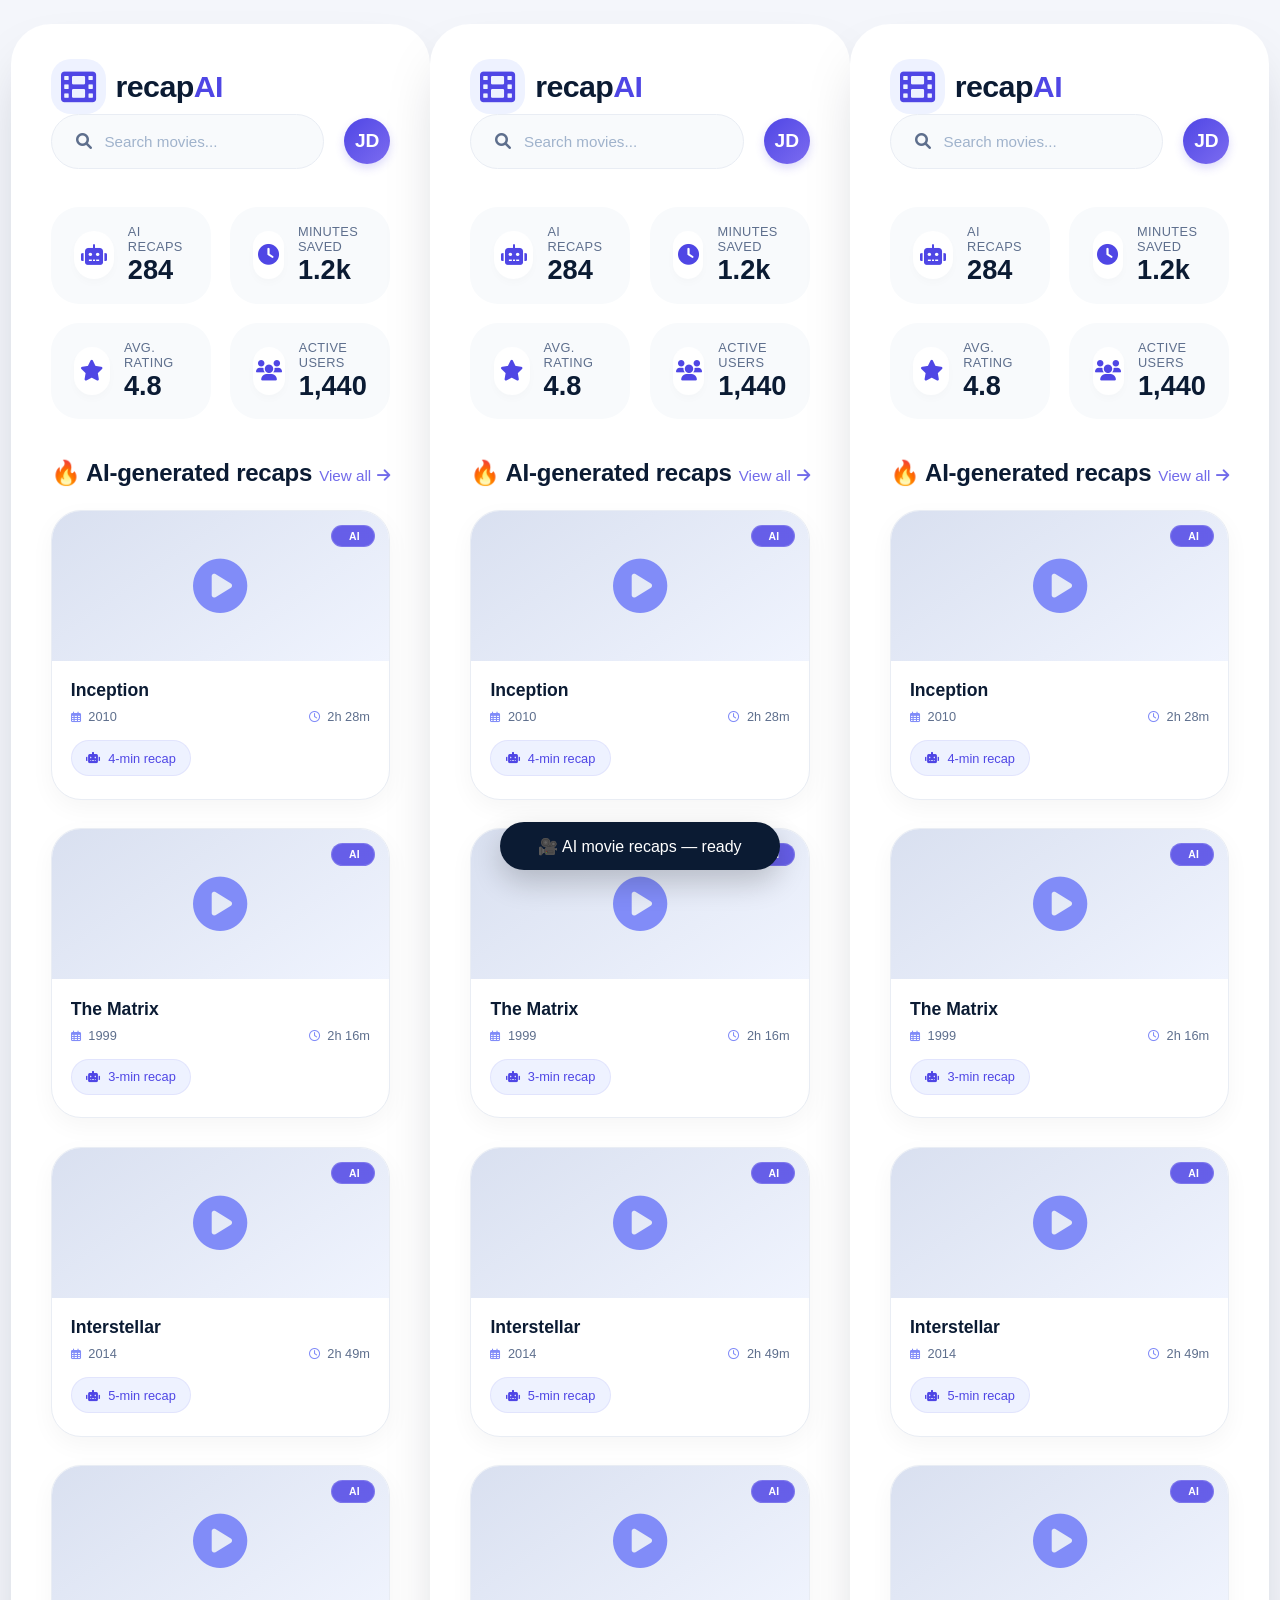
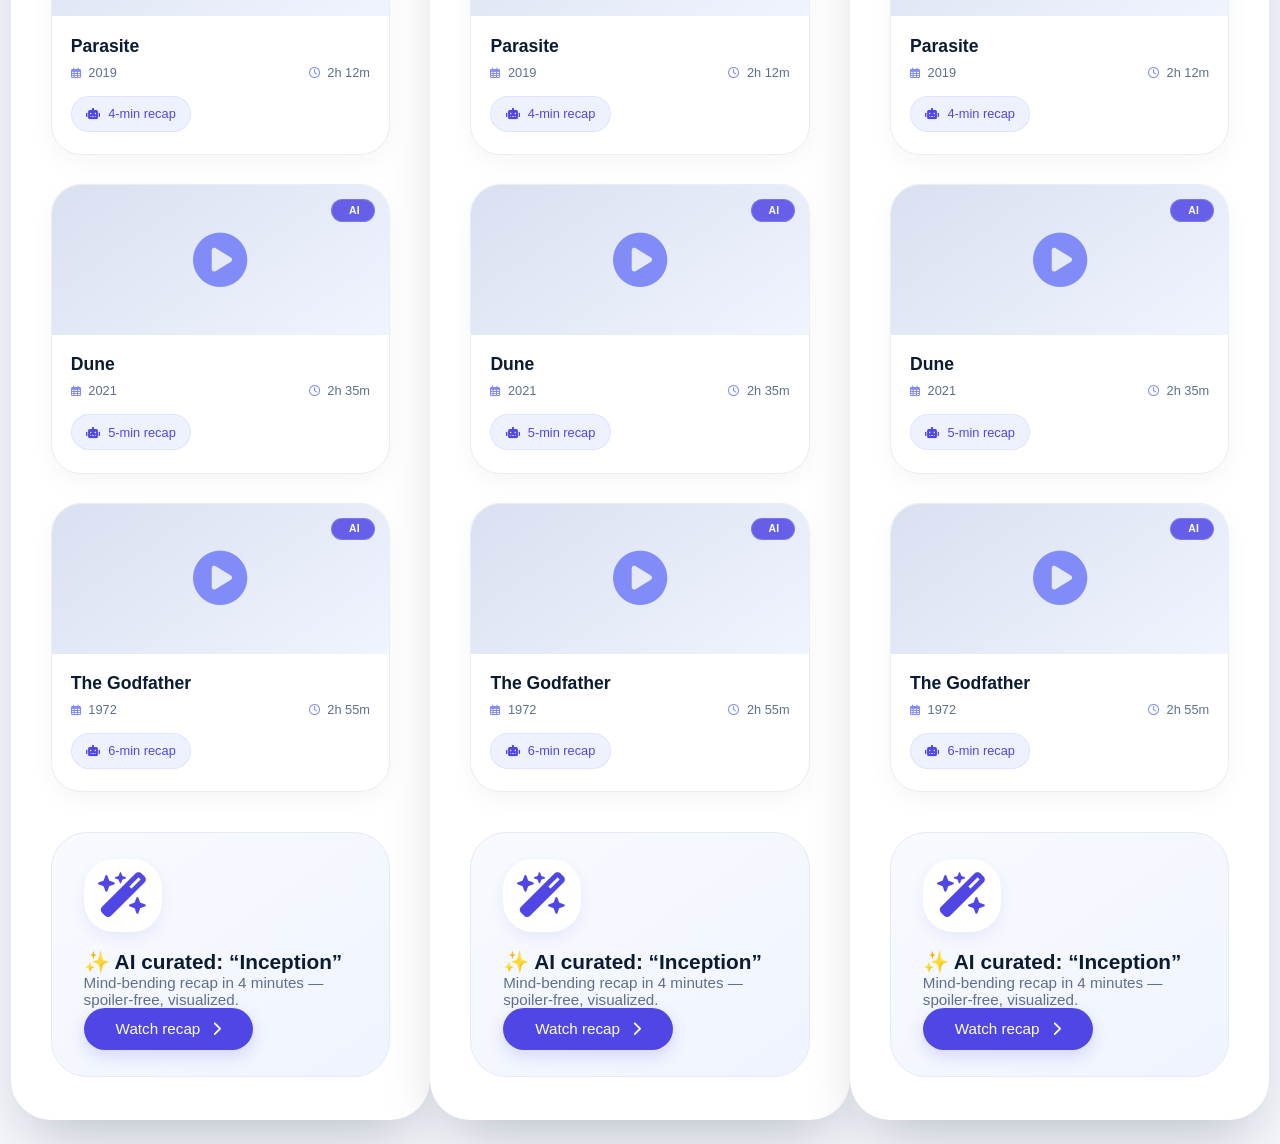
==== commit 3ef75b00: "Update index.html" ====
--- a/index.html
+++ b/index.html
@@ -1,712 +1,1543 @@
-ဟုတ်ကဲ့... အပြည့်အစုံ index.html ကို ပေးလိုက်မယ်။ ဒါက လိုင်း 678 ကနေ 726 အထိ ပါဝင်တဲ့ အပြည့်အစုံပါ။
-
----
-
-📄 index.html (အပြည့်အစုံ)
-
-```html
 <!DOCTYPE html>
-<html lang="my">
+<html lang="en">
 <head>
-    <meta charset="UTF-8">
-    <meta name="viewport" content="width=device-width, initial-scale=1.0, maximum-scale=1.0, user-scalable=no">
-    <title>AI Subtitle Generator</title>
-    <style>
-        * {
-            margin: 0;
-            padding: 0;
-            box-sizing: border-box;
-        }
-
-        body {
-            font-family: -apple-system, BlinkMacSystemFont, 'Segoe UI', Roboto, sans-serif;
-            background: linear-gradient(145deg, #0b0f1a 0%, #1a1f2e 100%);
-            min-height: 100vh;
-            display: flex;
-            justify-content: center;
-            align-items: center;
-            padding: 16px;
-            color: #e8edf5;
-        }
-
-        .container {
-            max-width: 420px;
-            width: 100%;
-            background: rgba(255, 255, 255, 0.04);
-            backdrop-filter: blur(20px);
-            -webkit-backdrop-filter: blur(20px);
-            border-radius: 28px;
-            padding: 24px 20px 30px;
-            border: 1px solid rgba(255, 255, 255, 0.06);
-            box-shadow: 0 25px 50px -8px rgba(0, 0, 0, 0.6);
-        }
-
-        .header {
-            display: flex;
-            justify-content: space-between;
-            align-items: center;
-            margin-bottom: 6px;
-        }
-
-        .header h1 {
-            font-size: 20px;
-            font-weight: 700;
-            background: linear-gradient(135deg, #60a5fa, #a78bfa);
-            -webkit-background-clip: text;
-            -webkit-text-fill-color: transparent;
-            background-clip: text;
-            letter-spacing: -0.3px;
-        }
-
-        .badge {
-            background: rgba(96, 165, 250, 0.15);
-            padding: 4px 12px;
-            border-radius: 30px;
-            font-size: 11px;
-            font-weight: 600;
-            color: #60a5fa;
-            border: 1px solid rgba(96, 165, 250, 0.2);
-        }
-
-        .status-bar {
-            font-size: 13px;
-            color: #94a3b8;
-            margin-bottom: 16px;
-            display: flex;
-            align-items: center;
-            gap: 6px;
-            flex-wrap: wrap;
-        }
-
-        .status-bar .dot {
-            display: inline-block;
-            width: 7px;
-            height: 7px;
-            border-radius: 50%;
-            background: #34d399;
-            animation: pulse-dot 1.8s ease-in-out infinite;
-        }
-
-        @keyframes pulse-dot {
-            0%, 100% { opacity: 1; transform: scale(1); }
-            50% { opacity: 0.4; transform: scale(0.85); }
-        }
-
-        /* ===== UPLOAD AREA ===== */
-        .upload-area {
-            border: 2px dashed rgba(96, 165, 250, 0.25);
-            border-radius: 18px;
-            padding: 20px 16px;
-            text-align: center;
-            cursor: pointer;
-            transition: all 0.25s ease;
-            background: rgba(255, 255, 255, 0.02);
-            margin-bottom: 12px;
-            position: relative;
-            min-height: 160px;
-            display: flex;
-            flex-direction: column;
-            align-items: center;
-            justify-content: center;
-        }
-
-        .upload-area.dragover {
-            border-color: #60a5fa;
-            background: rgba(96, 165, 250, 0.06);
-        }
-
-        .upload-area.has-video {
-            border-color: rgba(96, 165, 250, 0.4);
-            padding: 0;
-            background: #000;
-            cursor: default;
-            min-height: 200px;
-        }
-
-        .upload-area .upload-placeholder {
-            display: flex;
-            flex-direction: column;
-            align-items: center;
-            padding: 10px 0;
-        }
-
-        .upload-area.has-video .upload-placeholder {
-            display: none;
-        }
-
-        .upload-icon {
-            font-size: 36px;
-            display: block;
-            margin-bottom: 4px;
-        }
-
-        .upload-area p {
-            font-size: 15px;
-            font-weight: 500;
-            color: #e8edf5;
-        }
-
-        .upload-area .hint {
-            font-size: 12px;
-            color: #64748b;
-        }
-
-        .upload-area .formats {
-            font-size: 11px;
-            color: #475569;
-            margin-top: 4px;
-            background: rgba(255, 255, 255, 0.04);
-            padding: 3px 12px;
-            border-radius: 30px;
-            display: inline-block;
-        }
-
-        #fileInput {
-            display: none;
-        }
-
-        .file-name {
-            font-size: 13px;
-            color: #60a5fa;
-            margin-top: 6px;
-            word-break: break-all;
-            font-weight: 500;
-        }
-
-        /* ===== VIDEO INSIDE UPLOAD AREA ===== */
-        .upload-area video {
-            width: 100%;
-            display: none;
-            border-radius: 18px 18px 0 0;
-            max-height: 220px;
-            background: #000;
-        }
-
-        .upload-area.has-video video {
-            display: block;
-        }
-
-        .video-controls {
-            display: none;
-            align-items: center;
-            gap: 8px;
-            padding: 6px 12px 10px;
-            background: rgba(0, 0, 0, 0.85);
-            backdrop-filter: blur(10px);
-            border-radius: 0 0 18px 18px;
-            width: 100%;
-            flex-wrap: wrap;
-        }
-
-        .upload-area.has-video .video-controls {
-            display: flex;
-        }
-
-        .video-controls button {
-            background: none;
-            border: none;
-            color: white;
-            font-size: 20px;
-            cursor: pointer;
-            padding: 0;
-            width: 32px;
-            height: 32px;
-            display: flex;
-            align-items: center;
-            justify-content: center;
-            border-radius: 50%;
-            transition: background 0.2s;
-            flex-shrink: 0;
-        }
-
-        .video-controls button:active {
-            background: rgba(255, 255, 255, 0.1);
-        }
-
-        .video-controls .time-display {
-            font-size: 12px;
-            color: #c8d0dc;
-            font-variant-numeric: tabular-nums;
-            min-width: 100px;
-            text-align: center;
-            font-weight: 500;
-            flex-shrink: 0;
-        }
-
-        .video-controls .time-display .remaining {
-            color: #60a5fa;
-        }
-
-        .progress-bar-wrap {
-            flex: 1;
-            min-width: 60px;
-            height: 4px;
-            background: rgba(255, 255, 255, 0.15);
-            border-radius: 4px;
-            cursor: pointer;
-            position: relative;
-        }
-
-        .progress-bar-fill {
-            height: 100%;
-            background: linear-gradient(90deg, #3b82f6, #8b5cf6);
-            border-radius: 4px;
-            width: 0%;
-            transition: width 0.1s;
-        }
-
-        /* ===== OPTIONS ===== */
-        .options {
-            display: flex;
-            align-items: center;
-            gap: 12px;
-            margin-bottom: 14px;
-            flex-wrap: wrap;
-            justify-content: space-between;
-        }
-
-        .toggle-wrap {
-            display: flex;
-            align-items: center;
-            gap: 8px;
-            font-size: 13px;
-            color: #c8d0dc;
-        }
-
-        .toggle-wrap input[type="checkbox"] {
-            width: 18px;
-            height: 18px;
-            accent-color: #60a5fa;
-            cursor: pointer;
-        }
-
-        .size-badge {
-            font-size: 12px;
-            color: #475569;
-        }
-
-        /* ===== BUTTONS ===== */
-        .btn-generate {
-            width: 100%;
-            padding: 15px;
-            background: linear-gradient(135deg, #3b82f6, #8b5cf6);
-            border: none;
-            border-radius: 16px;
-            color: white;
-            font-size: 17px;
-            font-weight: 600;
-            cursor: pointer;
-            transition: all 0.2s ease;
-            box-shadow: 0 8px 24px rgba(59, 130, 246, 0.25);
-            display: flex;
-            align-items: center;
-            justify-content: center;
-            gap: 8px;
-        }
-
-        .btn-generate:active {
-            transform: scale(0.96);
-        }
-
-        .btn-generate:disabled {
-            opacity: 0.5;
-            transform: scale(1);
-            box-shadow: none;
-        }
-
-        .btn-generate .spinner {
-            display: none;
-            width: 20px;
-            height: 20px;
-            border: 2.5px solid rgba(255, 255, 255, 0.2);
-            border-top-color: white;
-            border-radius: 50%;
-            animation: spin 0.7s linear infinite;
-        }
-
-        @keyframes spin {
-            to { transform: rotate(360deg); }
-        }
-
-        .btn-generate.loading .spinner {
-            display: inline-block;
-        }
-        .btn-generate.loading .btn-text {
-            display: none;
-        }
-
-        .btn-download {
-            width: 100%;
-            padding: 14px;
-            background: linear-gradient(135deg, #059669, #10b981);
-            border: none;
-            border-radius: 16px;
-            color: white;
-            font-size: 16px;
-            font-weight: 600;
-            cursor: pointer;
-            transition: all 0.2s ease;
-            box-shadow: 0 8px 24px rgba(5, 150, 105, 0.25);
-            display: none;
-            align-items: center;
-            justify-content: center;
-            gap: 8px;
-            margin-top: 10px;
-        }
-
-        .btn-download.show {
-            display: flex;
-        }
-
-        .btn-download:active {
-            transform: scale(0.96);
-        }
-
-        /* ===== RESULT ===== */
-        .result-area {
-            margin-top: 16px;
-            background: rgba(0, 0, 0, 0.3);
-            border-radius: 14px;
-            padding: 14px;
-            max-height: 220px;
-            overflow-y: auto;
-            display: none;
-            border: 1px solid rgba(255, 255, 255, 0.04);
-            font-size: 13px;
-            line-height: 1.6;
-            color: #d1d9e6;
-        }
-
-        .result-area.show {
-            display: block;
-        }
-
-        .result-area .srt-line {
-            padding: 5px 0;
-            border-bottom: 1px solid rgba(255, 255, 255, 0.04);
-        }
-
-        .result-area .srt-line:last-child {
-            border-bottom: none;
-        }
-
-        .result-area .srt-time {
-            color: #60a5fa;
-            font-weight: 500;
-            font-size: 12px;
-        }
-
-        .result-area .srt-text {
-            color: #e8edf5;
-            margin-top: 2px;
-        }
-
-        .result-area::-webkit-scrollbar {
-            width: 4px;
-        }
-
-        .result-area::-webkit-scrollbar-track {
-            background: transparent;
-        }
-
-        .result-area::-webkit-scrollbar-thumb {
-            background: #3b82f6;
-            border-radius: 10px;
-        }
-
-        .footer {
-            display: flex;
-            justify-content: center;
-            gap: 20px;
-            margin-top: 20px;
-            font-size: 12px;
-            color: #475569;
-        }
-
-        .footer a {
-            color: #64748b;
-            text-decoration: none;
-        }
-
-        .footer a:active {
-            color: #60a5fa;
-        }
-    </style>
+  <meta charset="UTF-8" />
+  <meta name="viewport" content="width=device-width, initial-scale=1.0" />
+  <title>AI Movie Recap · Dashboard</title>
+  <!-- Font & Icons -->
+  <link rel="stylesheet" href="https://cdnjs.cloudflare.com/ajax/libs/font-awesome/6.0.0-beta3/css/all.min.css" />
+  <style>
+    * {
+      margin: 0;
+      padding: 0;
+      box-sizing: border-box;
+      font-family: 'Inter', -apple-system, BlinkMacSystemFont, 'Segoe UI', Roboto, Helvetica, Arial, sans-serif;
+    }
+
+    body {
+      background: #f4f6fb;
+      display: flex;
+      justify-content: center;
+      align-items: center;
+      min-height: 100vh;
+      padding: 1.5rem;
+    }
+
+    /* main card – dashboard container */
+    .dashboard {
+      max-width: 1360px;
+      width: 100%;
+      background: #ffffff;
+      border-radius: 40px;
+      box-shadow: 0 30px 60px -20px rgba(0, 20, 40, 0.25);
+      padding: 2.2rem 2.5rem;
+      transition: all 0.2s ease;
+    }
+
+    /* ----- TYPOGRAPHY & COLORS ----- */
+    :root {
+      --primary: #4f46e5;
+      --primary-light: #818cf8;
+      --primary-bg: #eef2ff;
+      --gray-soft: #f8fafc;
+      --gray-border: #e9edf4;
+      --text-dark: #0b1b33;
+      --text-muted: #5e6f8d;
+      --card-shadow: 0 8px 24px rgba(0, 0, 0, 0.04);
+    }
+
+    h1, h2, h3, p {
+      color: var(--text-dark);
+    }
+
+    /* ----- HEADER / NAV ----- */
+    .dashboard-header {
+      display: flex;
+      justify-content: space-between;
+      align-items: center;
+      flex-wrap: wrap;
+      margin-bottom: 2.4rem;
+    }
+
+    .brand {
+      display: flex;
+      align-items: center;
+      gap: 10px;
+    }
+
+    .brand i {
+      font-size: 2.2rem;
+      color: var(--primary);
+      background: var(--primary-bg);
+      padding: 10px;
+      border-radius: 20px;
+    }
+
+    .brand h1 {
+      font-size: 1.9rem;
+      font-weight: 650;
+      letter-spacing: -0.02em;
+    }
+
+    .brand span {
+      color: var(--primary);
+      font-weight: 600;
+    }
+
+    .header-actions {
+      display: flex;
+      align-items: center;
+      gap: 20px;
+    }
+
+    .search-wrapper {
+      background: var(--gray-soft);
+      border-radius: 40px;
+      padding: 0.4rem 1rem 0.4rem 1.5rem;
+      display: flex;
+      align-items: center;
+      border: 1px solid var(--gray-border);
+      transition: all 0.2s;
+    }
+
+    .search-wrapper:focus-within {
+      border-color: var(--primary-light);
+      box-shadow: 0 0 0 4px rgba(79, 70, 229, 0.08);
+      background: white;
+    }
+
+    .search-wrapper i {
+      color: var(--text-muted);
+      font-size: 1rem;
+    }
+
+    .search-wrapper input {
+      border: none;
+      background: transparent;
+      padding: 0.7rem 0.8rem;
+      font-size: 0.95rem;
+      min-width: 200px;
+      outline: none;
+      color: var(--text-dark);
+    }
+
+    .search-wrapper input::placeholder {
+      color: #a0b3cc;
+      font-weight: 400;
+    }
+
+    .avatar {
+      width: 46px;
+      height: 46px;
+      background: linear-gradient(135deg, #4f46e5, #7c6cf0);
+      border-radius: 30px;
+      display: flex;
+      align-items: center;
+      justify-content: center;
+      color: white;
+      font-weight: 600;
+      font-size: 1.2rem;
+      box-shadow: 0 4px 10px rgba(79, 70, 229, 0.2);
+      cursor: default;
+    }
+
+    /* ----- STATS ROW (UX) ----- */
+    .stats-grid {
+      display: grid;
+      grid-template-columns: repeat(auto-fit, minmax(150px, 1fr));
+      gap: 1.2rem;
+      margin-bottom: 2.5rem;
+    }
+
+    .stat-card {
+      background: var(--gray-soft);
+      padding: 1rem 1.4rem;
+      border-radius: 28px;
+      display: flex;
+      align-items: center;
+      gap: 14px;
+      border: 1px solid transparent;
+      transition: 0.15s;
+    }
+
+    .stat-card:hover {
+      border-color: var(--gray-border);
+      background: white;
+      box-shadow: var(--card-shadow);
+    }
+
+    .stat-icon {
+      width: 48px;
+      height: 48px;
+      background: white;
+      border-radius: 30px;
+      display: flex;
+      align-items: center;
+      justify-content: center;
+      color: var(--primary);
+      font-size: 1.3rem;
+      box-shadow: 0 4px 8px rgba(0,0,0,0.02);
+    }
+
+    .stat-content h4 {
+      font-size: 0.8rem;
+      font-weight: 500;
+      letter-spacing: 0.03em;
+      color: var(--text-muted);
+      text-transform: uppercase;
+    }
+
+    .stat-content .number {
+      font-size: 1.7rem;
+      font-weight: 650;
+      line-height: 1.2;
+      color: var(--text-dark);
+    }
+
+    /* ----- SECTION TITLE ----- */
+    .section-title {
+      display: flex;
+      justify-content: space-between;
+      align-items: baseline;
+      margin: 2rem 0 1.4rem 0;
+    }
+
+    .section-title h2 {
+      font-size: 1.5rem;
+      font-weight: 600;
+      letter-spacing: -0.01em;
+    }
+
+    .section-title a {
+      color: var(--primary);
+      font-weight: 500;
+      text-decoration: none;
+      font-size: 0.95rem;
+      display: flex;
+      align-items: center;
+      gap: 6px;
+      opacity: 0.8;
+      transition: 0.2s;
+    }
+
+    .section-title a:hover {
+      opacity: 1;
+      gap: 10px;
+    }
+
+    /* ----- MOVIE GRID (UI) ----- */
+    .movie-grid {
+      display: grid;
+      grid-template-columns: repeat(auto-fill, minmax(240px, 1fr));
+      gap: 1.8rem;
+      margin-bottom: 1rem;
+    }
+
+    .movie-card {
+      background: white;
+      border-radius: 30px;
+      overflow: hidden;
+      box-shadow: var(--card-shadow);
+      border: 1px solid var(--gray-border);
+      transition: all 0.25s cubic-bezier(0.2, 0, 0, 1);
+      cursor: default;
+    }
+
+    .movie-card:hover {
+      transform: translateY(-8px);
+      box-shadow: 0 20px 32px -10px rgba(0, 0, 0, 0.08);
+      border-color: #d0d9eb;
+    }
+
+    .card-poster {
+      background: linear-gradient(145deg, #d9e0f0, #f0f4fe);
+      height: 150px;
+      display: flex;
+      align-items: center;
+      justify-content: center;
+      font-size: 3.4rem;
+      color: var(--primary-light);
+      position: relative;
+    }
+
+    .card-poster .badge-ai {
+      position: absolute;
+      top: 14px;
+      right: 14px;
+      background: rgba(79, 70, 229, 0.85);
+      backdrop-filter: blur(4px);
+      color: white;
+      font-size: 0.65rem;
+      font-weight: 600;
+      padding: 0.3rem 0.9rem;
+      border-radius: 30px;
+      letter-spacing: 0.02em;
+      border: 1px solid rgba(255,255,255,0.15);
+    }
+
+    .card-body {
+      padding: 1.2rem 1.2rem 1.4rem;
+    }
+
+    .card-body h3 {
+      font-size: 1.1rem;
+      font-weight: 620;
+      margin-bottom: 0.2rem;
+      white-space: nowrap;
+      overflow: hidden;
+      text-overflow: ellipsis;
+    }
+
+    .card-body .meta {
+      display: flex;
+      justify-content: space-between;
+      color: var(--text-muted);
+      font-size: 0.8rem;
+      margin: 0.5rem 0 0.8rem 0;
+    }
+
+    .card-body .meta i {
+      margin-right: 4px;
+      font-size: 0.7rem;
+      color: var(--primary-light);
+    }
+
+    .recap-preview {
+      background: var(--primary-bg);
+      padding: 0.6rem 0.9rem;
+      border-radius: 40px;
+      font-size: 0.8rem;
+      color: var(--primary);
+      font-weight: 500;
+      display: inline-flex;
+      align-items: center;
+      gap: 8px;
+      margin-top: 0.2rem;
+      border: 1px solid rgba(79, 70, 229, 0.08);
+      transition: 0.1s;
+    }
+
+    .recap-preview i {
+      font-size: 0.7rem;
+    }
+
+    /* ----- FEATURED RECAP (UX highlight) ----- */
+    .featured-section {
+      margin: 2.5rem 0 0.5rem;
+      background: linear-gradient(145deg, #f8faff, #f0f4fe);
+      border-radius: 36px;
+      padding: 1.6rem 2rem;
+      border: 1px solid #e4eaf8;
+      display: flex;
+      flex-wrap: wrap;
+      align-items: center;
+      justify-content: space-between;
+    }
+
+    .featured-text {
+      display: flex;
+      align-items: center;
+      gap: 18px;
+      flex-wrap: wrap;
+    }
+
+    .featured-text i {
+      font-size: 2.8rem;
+      color: var(--primary);
+      background: white;
+      padding: 14px;
+      border-radius: 30px;
+      box-shadow: 0 6px 14px rgba(79, 70, 229, 0.08);
+    }
+
+    .featured-text h3 {
+      font-size: 1.3rem;
+      font-weight: 600;
+    }
+
+    .featured-text p {
+      color: var(--text-muted);
+      max-width: 360px;
+      font-size: 0.95rem;
+    }
+
+    .featured-btn {
+      background: var(--primary);
+      border: none;
+      padding: 0.8rem 2rem;
+      border-radius: 60px;
+      color: white;
+      font-weight: 500;
+      font-size: 0.95rem;
+      display: flex;
+      align-items: center;
+      gap: 12px;
+      transition: 0.2s;
+      cursor: default;
+      box-shadow: 0 6px 16px rgba(79, 70, 229, 0.18);
+    }
+
+    .featured-btn i {
+      font-size: 0.9rem;
+    }
+
+    .featured-btn:hover {
+      background: #4338ca;
+      transform: scale(0.98);
+      box-shadow: 0 4px 12px rgba(79, 70, 229, 0.25);
+    }
+
+    /* ----- JAVASCRIPT INTERACTION (simple UI) ----- */
+    .toast-message {
+      position: fixed;
+      bottom: 30px;
+      left: 50%;
+      transform: translateX(-50%) translateY(100px);
+      background: #0b1b33;
+      color: white;
+      padding: 0.9rem 2.4rem;
+      border-radius: 60px;
+      font-weight: 450;
+      box-shadow: 0 12px 30px rgba(0,0,0,0.2);
+      opacity: 0;
+      transition: all 0.4s ease;
+      pointer-events: none;
+      z-index: 999;
+    }
+
+    .toast-message.show {
+      opacity: 1;
+      transform: translateX(-50%) translateY(0px);
+    }
+
+    /* responsive */
+    @media (max-width: 800px) {
+      .dashboard { padding: 1.5rem; }
+      .dashboard-header { flex-direction: column; align-items: stretch; gap: 18px; }
+      .header-actions { flex-wrap: wrap; }
+      .search-wrapper { width: 100%; }
+      .search-wrapper input { min-width: auto; width: 100%; }
+      .featured-section { flex-direction: column; align-items: flex-start; gap: 18px; }
+    }
+
+    @media (max-width: 480px) {
+      .stats-grid { grid-template-columns: 1fr 1fr; }
+      .movie-grid { grid-template-columns: 1fr 1fr; }
+    }
+  </style>
 </head>
 <body>
 
-<div class="container">
-
-    <!-- HEADER -->
-    <div class="header">
-        <h1>🎬 Subtitle AI</h1>
-        <span class="badge">v2.0</span>
+  <!-- Dashboard -->
+  <div class="dashboard">
+
+    <!-- header -->
+    <header class="dashboard-header">
+      <div class="brand">
+        <i class="fas fa-film"></i>
+        <h1>recap<span>AI</span></h1>
+      </div>
+      <div class="header-actions">
+        <div class="search-wrapper">
+          <i class="fas fa-search"></i>
+          <input type="text" placeholder="Search movies..." id="searchInput" />
+        </div>
+        <div class="avatar">JD</div>
+      </div>
+    </header>
+
+    <!-- stats / UX metrics -->
+    <div class="stats-grid">
+      <div class="stat-card">
+        <div class="stat-icon"><i class="fas fa-robot"></i></div>
+        <div class="stat-content">
+          <h4>AI Recaps</h4>
+          <span class="number">284</span>
+        </div>
+      </div>
+      <div class="stat-card">
+        <div class="stat-icon"><i class="fas fa-clock"></i></div>
+        <div class="stat-content">
+          <h4>Minutes saved</h4>
+          <span class="number">1.2k</span>
+        </div>
+      </div>
+      <div class="stat-card">
+        <div class="stat-icon"><i class="fas fa-star"></i></div>
+        <div class="stat-content">
+          <h4>Avg. rating</h4>
+          <span class="number">4.8</span>
+        </div>
+      </div>
+      <div class="stat-card">
+        <div class="stat-icon"><i class="fas fa-users"></i></div>
+        <div class="stat-content">
+          <h4>Active users</h4>
+          <span class="number">1,440</span>
+        </div>
+      </div>
     </div>
-    <div class="status-bar">
-        <span class="dot"></span> System Online · Whisper Tiny
+
+    <!-- movie grid title + view all -->
+    <div class="section-title">
+      <h2>🔥 AI-generated recaps</h2>
+      <a href="#" id="viewAllLink">View all <i class="fas fa-arrow-right"></i></a>
     </div>
 
-    <!-- ===== UPLOAD AREA ===== -->
-    <div class="upload-area" id="dropArea">
-        <div class="upload-placeholder" id="placeholder">
-            <span class="upload-icon">📁</span>
-            <p>Drop your video here</p>
-            <div class="hint">or tap to browse</div>
-            <div class="formats">MP4 · MOV · AVI · MKV · MP3 · WAV</div>
-            <div class="file-name" id="fileName"></div>
-        </div>
-
-        <video id="videoPlayer" preload="metadata"></video>
-
-        <div class="video-controls" id="videoControls">
-            <button id="playBtn">▶️</button>
-            <div class="time-display">
-                <span id="currentTime">0:00</span>
-                <span style="color:#475569;"> / </span>
-                <span id="durationTime">0:00</span>
-                <span style="color:#475569;margin-left:6px;">·</span>
-                <span class="remaining" id="remainingTime">0:00</span>
-            </div>
-            <div class="progress-bar-wrap" id="progressWrap">
-                <div class="progress-bar-fill" id="progressFill"></div>
-            </div>
-        </div>
-
-        <input type="file" id="fileInput" accept="video/*,audio/*">
+    <!-- movie cards grid (UI) -->
+    <div class="movie-grid" id="movieGrid">
+      <!-- card 1 -->
+      <div class="movie-card" data-title="Inception">
+        <div class="card-poster">
+          <i class="fas fa-play-circle"></i>
+          <span class="badge-ai"><i class="fas fa-sparkles"></i> AI</span>
+        </div>
+        <div class="card-body">
+          <h3>Inception</h3>
+          <div class="meta"><span><i class="far fa-calendar-alt"></i> 2010</span><span><i class="far fa-clock"></i> 2h 28m</span></div>
+          <div class="recap-preview"><i class="fas fa-robot"></i> 4-min recap</div>
+        </div>
+      </div>
+      <!-- card 2 -->
+      <div class="movie-card" data-title="The Matrix">
+        <div class="card-poster">
+          <i class="fas fa-play-circle"></i>
+          <span class="badge-ai"><i class="fas fa-sparkles"></i> AI</span>
+        </div>
+        <div class="card-body">
+          <h3>The Matrix</h3>
+          <div class="meta"><span><i class="far fa-calendar-alt"></i> 1999</span><span><i class="far fa-clock"></i> 2h 16m</span></div>
+          <div class="recap-preview"><i class="fas fa-robot"></i> 3-min recap</div>
+        </div>
+      </div>
+      <!-- card 3 -->
+      <div class="movie-card" data-title="Interstellar">
+        <div class="card-poster">
+          <i class="fas fa-play-circle"></i>
+          <span class="badge-ai"><i class="fas fa-sparkles"></i> AI</span>
+        </div>
+        <div class="card-body">
+          <h3>Interstellar</h3>
+          <div class="meta"><span><i class="far fa-calendar-alt"></i> 2014</span><span><i class="far fa-clock"></i> 2h 49m</span></div>
+          <div class="recap-preview"><i class="fas fa-robot"></i> 5-min recap</div>
+        </div>
+      </div>
+      <!-- card 4 -->
+      <div class="movie-card" data-title="Parasite">
+        <div class="card-poster">
+          <i class="fas fa-play-circle"></i>
+          <span class="badge-ai"><i class="fas fa-sparkles"></i> AI</span>
+        </div>
+        <div class="card-body">
+          <h3>Parasite</h3>
+          <div class="meta"><span><i class="far fa-calendar-alt"></i> 2019</span><span><i class="far fa-clock"></i> 2h 12m</span></div>
+          <div class="recap-preview"><i class="fas fa-robot"></i> 4-min recap</div>
+        </div>
+      </div>
+      <!-- card 5 -->
+      <div class="movie-card" data-title="Dune">
+        <div class="card-poster">
+          <i class="fas fa-play-circle"></i>
+          <span class="badge-ai"><i class="fas fa-sparkles"></i> AI</span>
+        </div>
+        <div class="card-body">
+          <h3>Dune</h3>
+          <div class="meta"><span><i class="far fa-calendar-alt"></i> 2021</span><span><i class="far fa-clock"></i> 2h 35m</span></div>
+          <div class="recap-preview"><i class="fas fa-robot"></i> 5-min recap</div>
+        </div>
+      </div>
+      <!-- card 6 -->
+      <div class="movie-card" data-title="The Godfather">
+        <div class="card-poster">
+          <i class="fas fa-play-circle"></i>
+          <span class="badge-ai"><i class="fas fa-sparkles"></i> AI</span>
+        </div>
+        <div class="card-body">
+          <h3>The Godfather</h3>
+          <div class="meta"><span><i class="far fa-calendar-alt"></i> 1972</span><span><i class="far fa-clock"></i> 2h 55m</span></div>
+          <div class="recap-preview"><i class="fas fa-robot"></i> 6-min recap</div>
+        </div>
+      </div>
     </div>
 
-    <!-- ===== OPTIONS ===== -->
-    <div class="options">
-        <label class="toggle-wrap">
-            <input type="checkbox" id="translateCheck" checked>
-            <span>🇲🇲 မြန်မာလို</span>
-        </label>
-        <span class="size-badge">⏱️ max 25MB</span>
+    <!-- featured recap (UX highlight) -->
+    <div class="featured-section">
+      <div class="featured-text">
+        <i class="fas fa-wand-magic-sparkles"></i>
+        <div>
+          <h3>✨ AI curated: “Inception”</h3>
+          <p>Mind-bending recap in 4 minutes — spoiler-free, visualized.</p>
+        </div>
+      </div>
+      <div class="featured-btn" id="featuredBtn">
+        <span>Watch recap</span> <i class="fas fa-chevron-right"></i>
+      </div>
     </div>
 
-    <!-- ===== GENERATE ===== -->
-    <button class="btn-generate" id="genBtn">
-        <span class="spinner"></span>
-        <span class="btn-text">✨ Generate Subtitles</span>
-    </button>
-
-    <!-- ===== DOWNLOAD ===== -->
-    <button class="btn-download" id="downloadBtn">
-        ⬇️ Download Subtitle (.srt)
-    </button>
-
-    <!-- ===== RESULT ===== -->
-    <div class="result-area" id="resultArea"></div>
-
-    <!-- FOOTER -->
-    <div class="footer">
-        <a href="/docs">📘 API Docs</a>
-        <a href="/">⚡ Status</a>
+  </div>
+
+  <!-- toast notification (JS UI) -->
+  <div id="toast" class="toast-message"><i class="fas fa-robot" style="margin-right: 12px;"></i> AI recap ready!</div>
+
+  <script>
+    (function() {
+      "use strict";
+
+      // ----- ELEMENTS -----
+      const searchInput = document.getElementById('searchInput');
+      const movieCards = document.querySelectorAll('.movie-card');
+      const viewAllLink = document.getElementById('viewAllLink');
+      const featuredBtn = document.getElementById('featuredBtn');
+      const toast = document.getElementById('toast');
+
+      // ----- HELPER: show toast with custom message
+      function showToast(msg) {
+        toast.textContent = msg || '✨ AI recap ready!';
+        toast.classList.add('show');
+        clearTimeout(toast._hideTimer);
+        toast._hideTimer = setTimeout(() => {
+          toast.classList.remove('show');
+        }, 2600);
+      }
+
+      // ----- SEARCH (filter cards by title)  (UI / UX)
+      searchInput.addEventListener('input', function(e) {
+        const query = e.target.value.trim().toLowerCase();
+        let visibleCount = 0;
+        movieCards.forEach(card => {
+          const title = card.dataset.title?.toLowerCase() || '';
+          const match = title.includes(query);
+          card.style.display = match ? '' : 'none';
+          if (match) visibleCount++;
+        });
+
+        // subtle feedback if no results
+        if (visibleCount === 0 && query.length > 0) {
+          showToast('🔍 No movies found — try another title');
+        } else if (query.length > 0 && visibleCount > 0) {
+          // optional: only show if more than 0, but we don't spam.
+        }
+      });
+
+      // ----- "View all" interaction (UX)
+      viewAllLink.addEventListener('click', function(e) {
+        e.preventDefault();
+        // reset search & show all cards
+        searchInput.value = '';
+        movieCards.forEach(card => card.style.display = '');
+        showToast('📽️ Showing all AI recaps');
+      });
+
+      // ----- Featured button (UX)
+      featuredBtn.addEventListener('click', function() {
+        showToast('🎬 Inception · AI recap starts in 3... 2... 1...');
+      });
+
+      // ----- each movie card click -> preview recap (UX delight)
+      movieCards.forEach(card => {
+        card.addEventListener('click', function() {
+          const title = this.dataset.title || 'this movie';
+          showToast(`🤖 AI recap for “${title}” — loading...`);
+        });
+      });
+
+      // ----- extra: click on avatar (just for fun)
+      document.querySelector('.avatar')?.addEventListener('click', function() {
+        showToast('👋 Welcome back, Jay!');
+      });
+
+      // initial toast (subtle welcome)
+      setTimeout(() => {
+        showToast('🎥 AI movie recaps — ready');
+      }, 500);
+
+    })();
+  </script>
+
+</body>
+                                                                              </html><!DOCTYPE html>
+<html lang="en">
+<head>
+  <meta charset="UTF-8" />
+  <meta name="viewport" content="width=device-width, initial-scale=1.0" />
+  <title>AI Movie Recap · Dashboard</title>
+  <!-- Font & Icons -->
+  <link rel="stylesheet" href="https://cdnjs.cloudflare.com/ajax/libs/font-awesome/6.0.0-beta3/css/all.min.css" />
+  <style>
+    * {
+      margin: 0;
+      padding: 0;
+      box-sizing: border-box;
+      font-family: 'Inter', -apple-system, BlinkMacSystemFont, 'Segoe UI', Roboto, Helvetica, Arial, sans-serif;
+    }
+
+    body {
+      background: #f4f6fb;
+      display: flex;
+      justify-content: center;
+      align-items: center;
+      min-height: 100vh;
+      padding: 1.5rem;
+    }
+
+    /* main card – dashboard container */
+    .dashboard {
+      max-width: 1360px;
+      width: 100%;
+      background: #ffffff;
+      border-radius: 40px;
+      box-shadow: 0 30px 60px -20px rgba(0, 20, 40, 0.25);
+      padding: 2.2rem 2.5rem;
+      transition: all 0.2s ease;
+    }
+
+    /* ----- TYPOGRAPHY & COLORS ----- */
+    :root {
+      --primary: #4f46e5;
+      --primary-light: #818cf8;
+      --primary-bg: #eef2ff;
+      --gray-soft: #f8fafc;
+      --gray-border: #e9edf4;
+      --text-dark: #0b1b33;
+      --text-muted: #5e6f8d;
+      --card-shadow: 0 8px 24px rgba(0, 0, 0, 0.04);
+    }
+
+    h1, h2, h3, p {
+      color: var(--text-dark);
+    }
+
+    /* ----- HEADER / NAV ----- */
+    .dashboard-header {
+      display: flex;
+      justify-content: space-between;
+      align-items: center;
+      flex-wrap: wrap;
+      margin-bottom: 2.4rem;
+    }
+
+    .brand {
+      display: flex;
+      align-items: center;
+      gap: 10px;
+    }
+
+    .brand i {
+      font-size: 2.2rem;
+      color: var(--primary);
+      background: var(--primary-bg);
+      padding: 10px;
+      border-radius: 20px;
+    }
+
+    .brand h1 {
+      font-size: 1.9rem;
+      font-weight: 650;
+      letter-spacing: -0.02em;
+    }
+
+    .brand span {
+      color: var(--primary);
+      font-weight: 600;
+    }
+
+    .header-actions {
+      display: flex;
+      align-items: center;
+      gap: 20px;
+    }
+
+    .search-wrapper {
+      background: var(--gray-soft);
+      border-radius: 40px;
+      padding: 0.4rem 1rem 0.4rem 1.5rem;
+      display: flex;
+      align-items: center;
+      border: 1px solid var(--gray-border);
+      transition: all 0.2s;
+    }
+
+    .search-wrapper:focus-within {
+      border-color: var(--primary-light);
+      box-shadow: 0 0 0 4px rgba(79, 70, 229, 0.08);
+      background: white;
+    }
+
+    .search-wrapper i {
+      color: var(--text-muted);
+      font-size: 1rem;
+    }
+
+    .search-wrapper input {
+      border: none;
+      background: transparent;
+      padding: 0.7rem 0.8rem;
+      font-size: 0.95rem;
+      min-width: 200px;
+      outline: none;
+      color: var(--text-dark);
+    }
+
+    .search-wrapper input::placeholder {
+      color: #a0b3cc;
+      font-weight: 400;
+    }
+
+    .avatar {
+      width: 46px;
+      height: 46px;
+      background: linear-gradient(135deg, #4f46e5, #7c6cf0);
+      border-radius: 30px;
+      display: flex;
+      align-items: center;
+      justify-content: center;
+      color: white;
+      font-weight: 600;
+      font-size: 1.2rem;
+      box-shadow: 0 4px 10px rgba(79, 70, 229, 0.2);
+      cursor: default;
+    }
+
+    /* ----- STATS ROW (UX) ----- */
+    .stats-grid {
+      display: grid;
+      grid-template-columns: repeat(auto-fit, minmax(150px, 1fr));
+      gap: 1.2rem;
+      margin-bottom: 2.5rem;
+    }
+
+    .stat-card {
+      background: var(--gray-soft);
+      padding: 1rem 1.4rem;
+      border-radius: 28px;
+      display: flex;
+      align-items: center;
+      gap: 14px;
+      border: 1px solid transparent;
+      transition: 0.15s;
+    }
+
+    .stat-card:hover {
+      border-color: var(--gray-border);
+      background: white;
+      box-shadow: var(--card-shadow);
+    }
+
+    .stat-icon {
+      width: 48px;
+      height: 48px;
+      background: white;
+      border-radius: 30px;
+      display: flex;
+      align-items: center;
+      justify-content: center;
+      color: var(--primary);
+      font-size: 1.3rem;
+      box-shadow: 0 4px 8px rgba(0,0,0,0.02);
+    }
+
+    .stat-content h4 {
+      font-size: 0.8rem;
+      font-weight: 500;
+      letter-spacing: 0.03em;
+      color: var(--text-muted);
+      text-transform: uppercase;
+    }
+
+    .stat-content .number {
+      font-size: 1.7rem;
+      font-weight: 650;
+      line-height: 1.2;
+      color: var(--text-dark);
+    }
+
+    /* ----- SECTION TITLE ----- */
+    .section-title {
+      display: flex;
+      justify-content: space-between;
+      align-items: baseline;
+      margin: 2rem 0 1.4rem 0;
+    }
+
+    .section-title h2 {
+      font-size: 1.5rem;
+      font-weight: 600;
+      letter-spacing: -0.01em;
+    }
+
+    .section-title a {
+      color: var(--primary);
+      font-weight: 500;
+      text-decoration: none;
+      font-size: 0.95rem;
+      display: flex;
+      align-items: center;
+      gap: 6px;
+      opacity: 0.8;
+      transition: 0.2s;
+    }
+
+    .section-title a:hover {
+      opacity: 1;
+      gap: 10px;
+    }
+
+    /* ----- MOVIE GRID (UI) ----- */
+    .movie-grid {
+      display: grid;
+      grid-template-columns: repeat(auto-fill, minmax(240px, 1fr));
+      gap: 1.8rem;
+      margin-bottom: 1rem;
+    }
+
+    .movie-card {
+      background: white;
+      border-radius: 30px;
+      overflow: hidden;
+      box-shadow: var(--card-shadow);
+      border: 1px solid var(--gray-border);
+      transition: all 0.25s cubic-bezier(0.2, 0, 0, 1);
+      cursor: default;
+    }
+
+    .movie-card:hover {
+      transform: translateY(-8px);
+      box-shadow: 0 20px 32px -10px rgba(0, 0, 0, 0.08);
+      border-color: #d0d9eb;
+    }
+
+    .card-poster {
+      background: linear-gradient(145deg, #d9e0f0, #f0f4fe);
+      height: 150px;
+      display: flex;
+      align-items: center;
+      justify-content: center;
+      font-size: 3.4rem;
+      color: var(--primary-light);
+      position: relative;
+    }
+
+    .card-poster .badge-ai {
+      position: absolute;
+      top: 14px;
+      right: 14px;
+      background: rgba(79, 70, 229, 0.85);
+      backdrop-filter: blur(4px);
+      color: white;
+      font-size: 0.65rem;
+      font-weight: 600;
+      padding: 0.3rem 0.9rem;
+      border-radius: 30px;
+      letter-spacing: 0.02em;
+      border: 1px solid rgba(255,255,255,0.15);
+    }
+
+    .card-body {
+      padding: 1.2rem 1.2rem 1.4rem;
+    }
+
+    .card-body h3 {
+      font-size: 1.1rem;
+      font-weight: 620;
+      margin-bottom: 0.2rem;
+      white-space: nowrap;
+      overflow: hidden;
+      text-overflow: ellipsis;
+    }
+
+    .card-body .meta {
+      display: flex;
+      justify-content: space-between;
+      color: var(--text-muted);
+      font-size: 0.8rem;
+      margin: 0.5rem 0 0.8rem 0;
+    }
+
+    .card-body .meta i {
+      margin-right: 4px;
+      font-size: 0.7rem;
+      color: var(--primary-light);
+    }
+
+    .recap-preview {
+      background: var(--primary-bg);
+      padding: 0.6rem 0.9rem;
+      border-radius: 40px;
+      font-size: 0.8rem;
+      color: var(--primary);
+      font-weight: 500;
+      display: inline-flex;
+      align-items: center;
+      gap: 8px;
+      margin-top: 0.2rem;
+      border: 1px solid rgba(79, 70, 229, 0.08);
+      transition: 0.1s;
+    }
+
+    .recap-preview i {
+      font-size: 0.7rem;
+    }
+
+    /* ----- FEATURED RECAP (UX highlight) ----- */
+    .featured-section {
+      margin: 2.5rem 0 0.5rem;
+      background: linear-gradient(145deg, #f8faff, #f0f4fe);
+      border-radius: 36px;
+      padding: 1.6rem 2rem;
+      border: 1px solid #e4eaf8;
+      display: flex;
+      flex-wrap: wrap;
+      align-items: center;
+      justify-content: space-between;
+    }
+
+    .featured-text {
+      display: flex;
+      align-items: center;
+      gap: 18px;
+      flex-wrap: wrap;
+    }
+
+    .featured-text i {
+      font-size: 2.8rem;
+      color: var(--primary);
+      background: white;
+      padding: 14px;
+      border-radius: 30px;
+      box-shadow: 0 6px 14px rgba(79, 70, 229, 0.08);
+    }
+
+    .featured-text h3 {
+      font-size: 1.3rem;
+      font-weight: 600;
+    }
+
+    .featured-text p {
+      color: var(--text-muted);
+      max-width: 360px;
+      font-size: 0.95rem;
+    }
+
+    .featured-btn {
+      background: var(--primary);
+      border: none;
+      padding: 0.8rem 2rem;
+      border-radius: 60px;
+      color: white;
+      font-weight: 500;
+      font-size: 0.95rem;
+      display: flex;
+      align-items: center;
+      gap: 12px;
+      transition: 0.2s;
+      cursor: default;
+      box-shadow: 0 6px 16px rgba(79, 70, 229, 0.18);
+    }
+
+    .featured-btn i {
+      font-size: 0.9rem;
+    }
+
+    .featured-btn:hover {
+      background: #4338ca;
+      transform: scale(0.98);
+      box-shadow: 0 4px 12px rgba(79, 70, 229, 0.25);
+    }
+
+    /* ----- JAVASCRIPT INTERACTION (simple UI) ----- */
+    .toast-message {
+      position: fixed;
+      bottom: 30px;
+      left: 50%;
+      transform: translateX(-50%) translateY(100px);
+      background: #0b1b33;
+      color: white;
+      padding: 0.9rem 2.4rem;
+      border-radius: 60px;
+      font-weight: 450;
+      box-shadow: 0 12px 30px rgba(0,0,0,0.2);
+      opacity: 0;
+      transition: all 0.4s ease;
+      pointer-events: none;
+      z-index: 999;
+    }
+
+    .toast-message.show {
+      opacity: 1;
+      transform: translateX(-50%) translateY(0px);
+    }
+
+    /* responsive */
+    @media (max-width: 800px) {
+      .dashboard { padding: 1.5rem; }
+      .dashboard-header { flex-direction: column; align-items: stretch; gap: 18px; }
+      .header-actions { flex-wrap: wrap; }
+      .search-wrapper { width: 100%; }
+      .search-wrapper input { min-width: auto; width: 100%; }
+      .featured-section { flex-direction: column; align-items: flex-start; gap: 18px; }
+    }
+
+    @media (max-width: 480px) {
+      .stats-grid { grid-template-columns: 1fr 1fr; }
+      .movie-grid { grid-template-columns: 1fr 1fr; }
+    }
+  </style>
+</head>
+<body>
+
+  <!-- Dashboard -->
+  <div class="dashboard">
+
+    <!-- header -->
+    <header class="dashboard-header">
+      <div class="brand">
+        <i class="fas fa-film"></i>
+        <h1>recap<span>AI</span></h1>
+      </div>
+      <div class="header-actions">
+        <div class="search-wrapper">
+          <i class="fas fa-search"></i>
+          <input type="text" placeholder="Search movies..." id="searchInput" />
+        </div>
+        <div class="avatar">JD</div>
+      </div>
+    </header>
+
+    <!-- stats / UX metrics -->
+    <div class="stats-grid">
+      <div class="stat-card">
+        <div class="stat-icon"><i class="fas fa-robot"></i></div>
+        <div class="stat-content">
+          <h4>AI Recaps</h4>
+          <span class="number">284</span>
+        </div>
+      </div>
+      <div class="stat-card">
+        <div class="stat-icon"><i class="fas fa-clock"></i></div>
+        <div class="stat-content">
+          <h4>Minutes saved</h4>
+          <span class="number">1.2k</span>
+        </div>
+      </div>
+      <div class="stat-card">
+        <div class="stat-icon"><i class="fas fa-star"></i></div>
+        <div class="stat-content">
+          <h4>Avg. rating</h4>
+          <span class="number">4.8</span>
+        </div>
+      </div>
+      <div class="stat-card">
+        <div class="stat-icon"><i class="fas fa-users"></i></div>
+        <div class="stat-content">
+          <h4>Active users</h4>
+          <span class="number">1,440</span>
+        </div>
+      </div>
     </div>
-</div>
-
-<script>
-    // ============================================================
-    // ELEMENTS
-    // ============================================================
-    const dropArea = document.getElementById('dropArea');
-    const fileInput = document.getElementById('fileInput');
-    const fileName = document.getElementById('fileName');
-    const genBtn = document.getElementById('genBtn');
-    const downloadBtn = document.getElementById('downloadBtn');
-    const resultArea = document.getElementById('resultArea');
-    const translateCheck = document.getElementById('translateCheck');
-
-    const video = document.getElementById('videoPlayer');
-    const playBtn = document.getElementById('playBtn');
-    const currentTimeEl = document.getElementById('currentTime');
-    const durationTimeEl = document.getElementById('durationTime');
-    const remainingTimeEl = document.getElementById('remainingTime');
-    const progressFill = document.getElementById('progressFill');
-    const progressWrap = document.getElementById('progressWrap');
-
-    let selectedFile = null;
-    let lastSrtText = '';
-
-    // ============================================================
-    // FILE HANDLER
-    // ============================================================
-    function handleFile(file) {
-        if (!file) return;
-        selectedFile = file;
-        fileName.textContent = '📎 ' + file.name;
-
-        if (file.type.startsWith('video/')) {
-            const url = URL.createObjectURL(file);
-            video.src = url;
-            video.load();
-            dropArea.classList.add('has-video');
-            resultArea.classList.remove('show');
-            resultArea.innerHTML = '';
-            downloadBtn.classList.remove('show');
-        } else {
-            dropArea.classList.remove('has-video');
-            video.src = '';
-            alert('Please select a video file (MP4, MOV, AVI, MKV)');
+
+    <!-- movie grid title + view all -->
+    <div class="section-title">
+      <h2>🔥 AI-generated recaps</h2>
+      <a href="#" id="viewAllLink">View all <i class="fas fa-arrow-right"></i></a>
+    </div>
+
+    <!-- movie cards grid (UI) -->
+    <div class="movie-grid" id="movieGrid">
+      <!-- card 1 -->
+      <div class="movie-card" data-title="Inception">
+        <div class="card-poster">
+          <i class="fas fa-play-circle"></i>
+          <span class="badge-ai"><i class="fas fa-sparkles"></i> AI</span>
+        </div>
+        <div class="card-body">
+          <h3>Inception</h3>
+          <div class="meta"><span><i class="far fa-calendar-alt"></i> 2010</span><span><i class="far fa-clock"></i> 2h 28m</span></div>
+          <div class="recap-preview"><i class="fas fa-robot"></i> 4-min recap</div>
+        </div>
+      </div>
+      <!-- card 2 -->
+      <div class="movie-card" data-title="The Matrix">
+        <div class="card-poster">
+          <i class="fas fa-play-circle"></i>
+          <span class="badge-ai"><i class="fas fa-sparkles"></i> AI</span>
+        </div>
+        <div class="card-body">
+          <h3>The Matrix</h3>
+          <div class="meta"><span><i class="far fa-calendar-alt"></i> 1999</span><span><i class="far fa-clock"></i> 2h 16m</span></div>
+          <div class="recap-preview"><i class="fas fa-robot"></i> 3-min recap</div>
+        </div>
+      </div>
+      <!-- card 3 -->
+      <div class="movie-card" data-title="Interstellar">
+        <div class="card-poster">
+          <i class="fas fa-play-circle"></i>
+          <span class="badge-ai"><i class="fas fa-sparkles"></i> AI</span>
+        </div>
+        <div class="card-body">
+          <h3>Interstellar</h3>
+          <div class="meta"><span><i class="far fa-calendar-alt"></i> 2014</span><span><i class="far fa-clock"></i> 2h 49m</span></div>
+          <div class="recap-preview"><i class="fas fa-robot"></i> 5-min recap</div>
+        </div>
+      </div>
+      <!-- card 4 -->
+      <div class="movie-card" data-title="Parasite">
+        <div class="card-poster">
+          <i class="fas fa-play-circle"></i>
+          <span class="badge-ai"><i class="fas fa-sparkles"></i> AI</span>
+        </div>
+        <div class="card-body">
+          <h3>Parasite</h3>
+          <div class="meta"><span><i class="far fa-calendar-alt"></i> 2019</span><span><i class="far fa-clock"></i> 2h 12m</span></div>
+          <div class="recap-preview"><i class="fas fa-robot"></i> 4-min recap</div>
+        </div>
+      </div>
+      <!-- card 5 -->
+      <div class="movie-card" data-title="Dune">
+        <div class="card-poster">
+          <i class="fas fa-play-circle"></i>
+          <span class="badge-ai"><i class="fas fa-sparkles"></i> AI</span>
+        </div>
+        <div class="card-body">
+          <h3>Dune</h3>
+          <div class="meta"><span><i class="far fa-calendar-alt"></i> 2021</span><span><i class="far fa-clock"></i> 2h 35m</span></div>
+          <div class="recap-preview"><i class="fas fa-robot"></i> 5-min recap</div>
+        </div>
+      </div>
+      <!-- card 6 -->
+      <div class="movie-card" data-title="The Godfather">
+        <div class="card-poster">
+          <i class="fas fa-play-circle"></i>
+          <span class="badge-ai"><i class="fas fa-sparkles"></i> AI</span>
+        </div>
+        <div class="card-body">
+          <h3>The Godfather</h3>
+          <div class="meta"><span><i class="far fa-calendar-alt"></i> 1972</span><span><i class="far fa-clock"></i> 2h 55m</span></div>
+          <div class="recap-preview"><i class="fas fa-robot"></i> 6-min recap</div>
+        </div>
+      </div>
+    </div>
+
+    <!-- featured recap (UX highlight) -->
+    <div class="featured-section">
+      <div class="featured-text">
+        <i class="fas fa-wand-magic-sparkles"></i>
+        <div>
+          <h3>✨ AI curated: “Inception”</h3>
+          <p>Mind-bending recap in 4 minutes — spoiler-free, visualized.</p>
+        </div>
+      </div>
+      <div class="featured-btn" id="featuredBtn">
+        <span>Watch recap</span> <i class="fas fa-chevron-right"></i>
+      </div>
+    </div>
+
+  </div>
+
+  <!-- toast notification (JS UI) -->
+  <div id="toast" class="toast-message"><i class="fas fa-robot" style="margin-right: 12px;"></i> AI recap ready!</div>
+
+  <script>
+    (function() {
+      "use strict";
+
+      // ----- ELEMENTS -----
+      const searchInput = document.getElementById('searchInput');
+      const movieCards = document.querySelectorAll('.movie-card');
+      const viewAllLink = document.getElementById('viewAllLink');
+      const featuredBtn = document.getElementById('featuredBtn');
+      const toast = document.getElementById('toast');
+
+      // ----- HELPER: show toast with custom message
+      function showToast(msg) {
+        toast.textContent = msg || '✨ AI recap ready!';
+        toast.classList.add('show');
+        clearTimeout(toast._hideTimer);
+        toast._hideTimer = setTimeout(() => {
+          toast.classList.remove('show');
+        }, 2600);
+      }
+
+      // ----- SEARCH (filter cards by title)  (UI / UX)
+      searchInput.addEventListener('input', function(e) {
+        const query = e.target.value.trim().toLowerCase();
+        let visibleCount = 0;
+        movieCards.forEach(card => {
+          const title = card.dataset.title?.toLowerCase() || '';
+          const match = title.includes(query);
+          card.style.display = match ? '' : 'none';
+          if (match) visibleCount++;
+        });
+
+        // subtle feedback if no results
+        if (visibleCount === 0 && query.length > 0) {
+          showToast('🔍 No movies found — try another title');
+        } else if (query.length > 0 && visibleCount > 0) {
+          // optional: only show if more than 0, but we don't spam.
         }
-    }
-
-    // ============================================================
-    // CLICK TO BROWSE
-    // ============================================================
-    dropArea.addEventListener('click', (e) => {
-        if (e.target.closest('button') || e.target.closest('.progress-bar-wrap')) return;
-        fileInput.click();
-    });
-
-    fileInput.addEventListener('change', (e) => {
-        if (e.target.files.length > 0) {
-            handleFile(e.target.files[0]);
-            fileInput.value = '';
+      });
+
+      // ----- "View all" interaction (UX)
+      viewAllLink.addEventListener('click', function(e) {
+        e.preventDefault();
+        // reset search & show all cards
+        searchInput.value = '';
+        movieCards.forEach(card => card.style.display = '');
+        showToast('📽️ Showing all AI recaps');
+      });
+
+      // ----- Featured button (UX)
+      featuredBtn.addEventListener('click', function() {
+        showToast('🎬 Inception · AI recap starts in 3... 2... 1...');
+      });
+
+      // ----- each movie card click -> preview recap (UX delight)
+      movieCards.forEach(card => {
+        card.addEventListener('click', function() {
+          const title = this.dataset.title || 'this movie';
+          showToast(`🤖 AI recap for “${title}” — loading...`);
+        });
+      });
+
+      // ----- extra: click on avatar (just for fun)
+      document.querySelector('.avatar')?.addEventListener('click', function() {
+        showToast('👋 Welcome back, Jay!');
+      });
+
+      // initial toast (subtle welcome)
+      setTimeout(() => {
+        showToast('🎥 AI movie recaps — ready');
+      }, 500);
+
+    })();
+  </script>
+
+</body>
+    </html>
+
+      <!-- Dashboard -->
+  <div class="dashboard">
+
+    <!-- header -->
+    <header class="dashboard-header">
+      <div class="brand">
+        <i class="fas fa-film"></i>
+        <h1>recap<span>AI</span></h1>
+      </div>
+      <div class="header-actions">
+        <div class="search-wrapper">
+          <i class="fas fa-search"></i>
+          <input type="text" placeholder="Search movies..." id="searchInput" />
+        </div>
+        <div class="avatar">JD</div>
+      </div>
+    </header>
+
+    <!-- stats / UX metrics -->
+    <div class="stats-grid">
+      <div class="stat-card">
+        <div class="stat-icon"><i class="fas fa-robot"></i></div>
+        <div class="stat-content">
+          <h4>AI Recaps</h4>
+          <span class="number">284</span>
+        </div>
+      </div>
+      <div class="stat-card">
+        <div class="stat-icon"><i class="fas fa-clock"></i></div>
+        <div class="stat-content">
+          <h4>Minutes saved</h4>
+          <span class="number">1.2k</span>
+        </div>
+      </div>
+      <div class="stat-card">
+        <div class="stat-icon"><i class="fas fa-star"></i></div>
+        <div class="stat-content">
+          <h4>Avg. rating</h4>
+          <span class="number">4.8</span>
+        </div>
+      </div>
+      <div class="stat-card">
+        <div class="stat-icon"><i class="fas fa-users"></i></div>
+        <div class="stat-content">
+          <h4>Active users</h4>
+          <span class="number">1,440</span>
+        </div>
+      </div>
+    </div>
+
+    <!-- movie grid title + view all -->
+    <div class="section-title">
+      <h2>🔥 AI-generated recaps</h2>
+      <a href="#" id="viewAllLink">View all <i class="fas fa-arrow-right"></i></a>
+    </div>
+
+    <!-- movie cards grid (UI) -->
+    <div class="movie-grid" id="movieGrid">
+      <!-- card 1 -->
+      <div class="movie-card" data-title="Inception">
+        <div class="card-poster">
+          <i class="fas fa-play-circle"></i>
+          <span class="badge-ai"><i class="fas fa-sparkles"></i> AI</span>
+        </div>
+        <div class="card-body">
+          <h3>Inception</h3>
+          <div class="meta"><span><i class="far fa-calendar-alt"></i> 2010</span><span><i class="far fa-clock"></i> 2h 28m</span></div>
+          <div class="recap-preview"><i class="fas fa-robot"></i> 4-min recap</div>
+        </div>
+      </div>
+      <!-- card 2 -->
+      <div class="movie-card" data-title="The Matrix">
+        <div class="card-poster">
+          <i class="fas fa-play-circle"></i>
+          <span class="badge-ai"><i class="fas fa-sparkles"></i> AI</span>
+        </div>
+        <div class="card-body">
+          <h3>The Matrix</h3>
+          <div class="meta"><span><i class="far fa-calendar-alt"></i> 1999</span><span><i class="far fa-clock"></i> 2h 16m</span></div>
+          <div class="recap-preview"><i class="fas fa-robot"></i> 3-min recap</div>
+        </div>
+      </div>
+      <!-- card 3 -->
+      <div class="movie-card" data-title="Interstellar">
+        <div class="card-poster">
+          <i class="fas fa-play-circle"></i>
+          <span class="badge-ai"><i class="fas fa-sparkles"></i> AI</span>
+        </div>
+        <div class="card-body">
+          <h3>Interstellar</h3>
+          <div class="meta"><span><i class="far fa-calendar-alt"></i> 2014</span><span><i class="far fa-clock"></i> 2h 49m</span></div>
+          <div class="recap-preview"><i class="fas fa-robot"></i> 5-min recap</div>
+        </div>
+      </div>
+      <!-- card 4 -->
+      <div class="movie-card" data-title="Parasite">
+        <div class="card-poster">
+          <i class="fas fa-play-circle"></i>
+          <span class="badge-ai"><i class="fas fa-sparkles"></i> AI</span>
+        </div>
+        <div class="card-body">
+          <h3>Parasite</h3>
+          <div class="meta"><span><i class="far fa-calendar-alt"></i> 2019</span><span><i class="far fa-clock"></i> 2h 12m</span></div>
+          <div class="recap-preview"><i class="fas fa-robot"></i> 4-min recap</div>
+        </div>
+      </div>
+      <!-- card 5 -->
+      <div class="movie-card" data-title="Dune">
+        <div class="card-poster">
+          <i class="fas fa-play-circle"></i>
+          <span class="badge-ai"><i class="fas fa-sparkles"></i> AI</span>
+        </div>
+        <div class="card-body">
+          <h3>Dune</h3>
+          <div class="meta"><span><i class="far fa-calendar-alt"></i> 2021</span><span><i class="far fa-clock"></i> 2h 35m</span></div>
+          <div class="recap-preview"><i class="fas fa-robot"></i> 5-min recap</div>
+        </div>
+      </div>
+      <!-- card 6 -->
+      <div class="movie-card" data-title="The Godfather">
+        <div class="card-poster">
+          <i class="fas fa-play-circle"></i>
+          <span class="badge-ai"><i class="fas fa-sparkles"></i> AI</span>
+        </div>
+        <div class="card-body">
+          <h3>The Godfather</h3>
+          <div class="meta"><span><i class="far fa-calendar-alt"></i> 1972</span><span><i class="far fa-clock"></i> 2h 55m</span></div>
+          <div class="recap-preview"><i class="fas fa-robot"></i> 6-min recap</div>
+        </div>
+      </div>
+    </div>
+
+    <!-- featured recap (UX highlight) -->
+    <div class="featured-section">
+      <div class="featured-text">
+        <i class="fas fa-wand-magic-sparkles"></i>
+        <div>
+          <h3>✨ AI curated: “Inception”</h3>
+          <p>Mind-bending recap in 4 minutes — spoiler-free, visualized.</p>
+        </div>
+      </div>
+      <div class="featured-btn" id="featuredBtn">
+        <span>Watch recap</span> <i class="fas fa-chevron-right"></i>
+      </div>
+    </div>
+
+  </div>
+
+  <!-- toast notification (JS UI) -->
+  <div id="toast" class="toast-message"><i class="fas fa-robot" style="margin-right: 12px;"></i> AI recap ready!</div>
+
+  <script>
+    (function() {
+      "use strict";
+      // ----- ELEMENTS -----
+      const searchInput = document.getElementById('searchInput');
+      const movieCards = document.querySelectorAll('.movie-card');
+      const viewAllLink = document.getElementById('viewAllLink');
+      const featuredBtn = document.getElementById('featuredBtn');
+      const toast = document.getElementById('toast');
+
+      // ----- HELPER: show toast with custom message
+      function showToast(msg) {
+        toast.textContent = msg || '✨ AI recap ready!';
+        toast.classList.add('show');
+        clearTimeout(toast._hideTimer);
+        toast._hideTimer = setTimeout(() => {
+          toast.classList.remove('show');
+        }, 2600);
+      }
+
+      // ----- SEARCH (filter cards by title)  (UI / UX)
+      searchInput.addEventListener('input', function(e) {
+        const query = e.target.value.trim().toLowerCase();
+        let visibleCount = 0;
+        movieCards.forEach(card => {
+          const title = card.dataset.title?.toLowerCase() || '';
+          const match = title.includes(query);
+          card.style.display = match ? '' : 'none';
+          if (match) visibleCount++;
+        });
+
+        // subtle feedback if no results
+        if (visibleCount === 0 && query.length > 0) {
+          showToast('🔍 No movies found — try another title');
+        } else if (query.length > 0 && visibleCount > 0) {
+          // optional: only show if more than 0, but we don't spam.
         }
-    });
-
-    // ============================================================
-    // DRAG & DROP
-    // ============================================================
-    dropArea.addEventListener('dragover', (e) => {
+      });
+
+      // ----- "View all" interaction (UX)
+      viewAllLink.addEventListener('click', function(e) {
         e.preventDefault();
-        dropArea.classList.add('dragover');
-    });
-
-    dropArea.addEventListener('dragleave', () => {
-        dropArea.classList.remove('dragover');
-    });
-
-    dropArea.addEventListener('drop', (e) => {
-        e.preventDefault();
-        dropArea.classList.remove('dragover');
-        if (e.dataTransfer.files.length > 0) {
-            handleFile(e.dataTransfer.files[0]);
-        }
-    });
-
-    // ============================================================
-    // VIDEO CONTROLS
-    // ============================================================
-    function formatTime(sec) {
-        if (!sec || isNaN(sec)) return '0:00';
-        const m = Math.floor(sec / 60);
-        const s = Math.floor(sec % 60);
-        return m + ':' + (s < 10 ? '0' : '') + s;
-    }
-
-    playBtn.addEventListener('click', (e) => {
-        e.stopPropagation();
-        if (video.paused) {
-            video.play();
-            playBtn.textContent = '⏸️';
-        } else {
-            video.pause();
-            playBtn.textContent = '▶️';
-        }
-    });
-
-    video.addEventListener('play', () => playBtn.textContent = '⏸️');
-    video.addEventListener('pause', () => playBtn.textContent = '▶️');
-
-    video.addEventListener('timeupdate', () => {
-        const cur = video.currentTime;
-        const dur = video.duration || 0;
-        currentTimeEl.textContent = formatTime(cur);
-        durationTimeEl.textContent = formatTime(dur);
-        const remaining = dur - cur;
-        remainingTimeEl.textContent = remaining > 0 ? formatTime(remaining) : '0:00';
-        progressFill.style.width = (dur > 0 ? (cur / dur) * 100 : 0) + '%';
-    });
-
-    video.addEventListener('loadedmetadata', () => {
-        const dur = video.duration || 0;
-        durationTimeEl.textContent = formatTime(dur);
-        remainingTimeEl.textContent = formatTime(dur);
-    });
-
-    progressWrap.addEventListener('click', (e) => {
-        e.stopPropagation();
-        const rect = progressWrap.getBoundingClientRect();
-        const pct = (e.clientX - rect.left) / rect.width;
-        if (video.duration) {
-            video.currentTime = pct * video.duration;
-        }
-    });
-
-    // ============================================================
-    // PARSE AND DISPLAY SRT
-    // ============================================================
-    // Parse and display SRT
-    const lines = srtText.split('\n').filter(line => line.trim() !== '');
-    let html = '';
-    let i = 0;
-    while (i < lines.length) {
-        const num = lines[i];
-        if (!isNaN(parseInt(num))) {
-            const time = lines[i+1] || '';
-            let text = lines[i+2] || '';
-            let j = i+3;
-            while (j < lines.length && isNaN(parseInt(lines[j]))) {
-                text += ' ' + lines[j];
-                j++;
-            }
-            html += `<div class="srt-line">
-                <div class="srt-time">${time}</div>
-                <div class="srt-text">${text}</div>
-            </div>`;
-            i = j;
-        } else {
-            i++;
-        }
-    }
-
-    if (html === '') {
-        html = '<div style="color:#94a3b8;">No subtitles found.</div>';
-    }
-
-    // Display result
-    resultArea.innerHTML = html;
-    resultArea.classList.add('show');
-
-    // ============================================================
-    // DOWNLOAD BUTTON
-    // ============================================================
-    downloadBtn.addEventListener('click', function() {
-        if (!lastSrtText) {
-            alert('No subtitle to download. Please generate first.');
-            return;
-        }
-
-        const blob = new Blob([lastSrtText], { type: 'text/plain;charset=utf-8' });
-        const url = URL.createObjectURL(blob);
-        const a = document.createElement('a');
-        a.href = url;
-        a.download = 'subtitles.srt';
-        document.body.appendChild(a);
-        a.click();
-        document.body.removeChild(a);
-        URL.revokeObjectURL(url);
-     });
-
-// ==============================================
-// RESET FUNCTION (Optional)
-// ==============================================
-function resetAll() {
-    selectedFile = null;
-    lastSrtText = '';
-    fileInput.value = '';
-    fileName.textContent = '';
-    dropArea.classList.remove('has-video');
-    video.src = '';
-    video.load();
-    resultArea.classList.remove('show');
-    resultArea.innerHTML = '';
-    downloadBtn.classList.remove('show');
-    genBtn.disabled = false;
-    genBtn.classList.remove('loading');
-}
-
-console.log('AI Subtitle Generator is ready!');
-
+        // reset search & show all cards
+        searchInput.value = '';
+        movieCards.forEach(card => card.style.display = '');
+        showToast('📽️ Showing all AI recaps');
+      });
+
+      // ----- Featured button (UX)
+      featuredBtn.addEventListener('click', function() {
+        showToast('🎬 Inception · AI recap starts in 3... 2... 1...');
+      });
+
+      // ----- each movie card click -> preview recap (UX delight)
+      movieCards.forEach(card => {
+        card.addEventListener('click', function() {
+          const title = this.dataset.title || 'this movie';
+          showToast(`🤖 AI recap for “${title}” — loading...`);
+        });
+      });
+
+      // ----- extra: click on avatar (just for fun)
+      document.querySelector('.avatar')?.addEventListener('click', function() {
+        showToast('👋 Welcome back, Jay!');
+      });
+
+      // initial toast (subtle welcome)
+      setTimeout(() => {
+        showToast('🎥 AI movie recaps — ready');
+      }, 500);
+
+    })();
+  </script>
+
+</body>
+</html>
